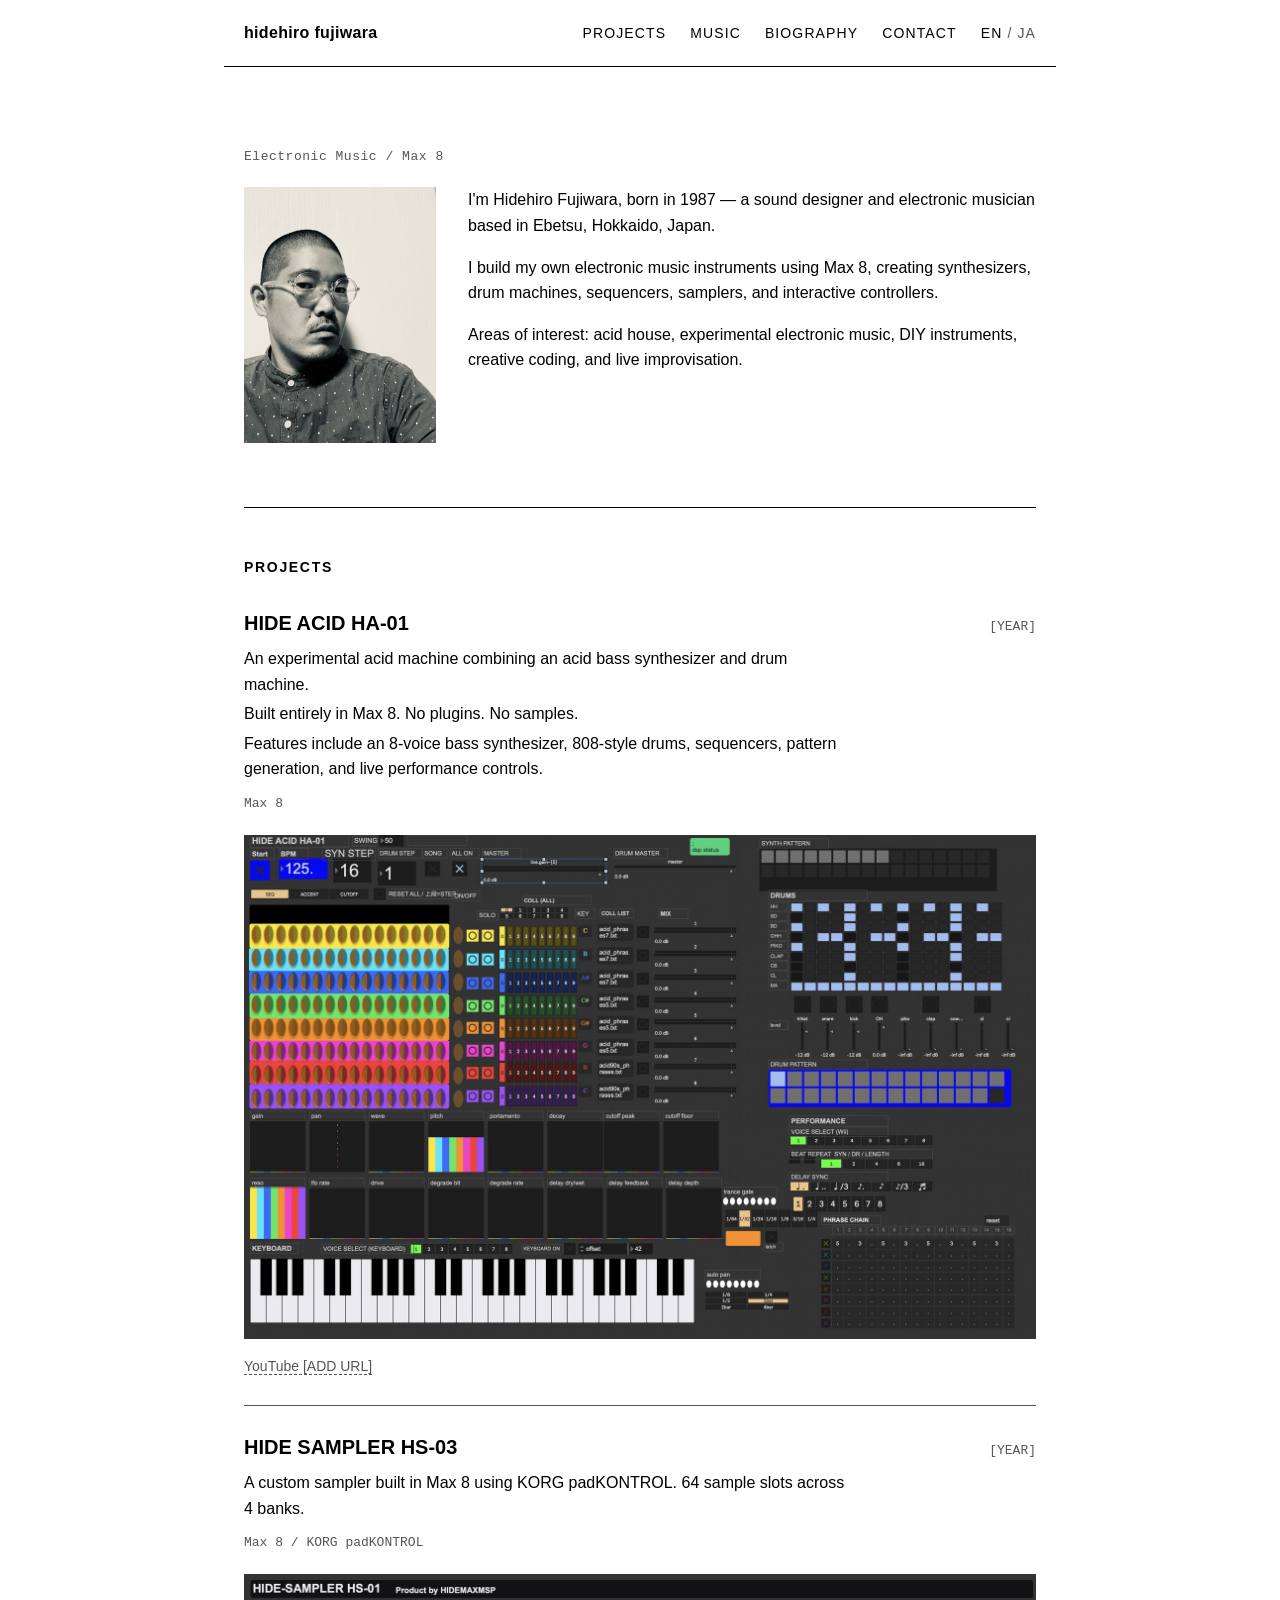
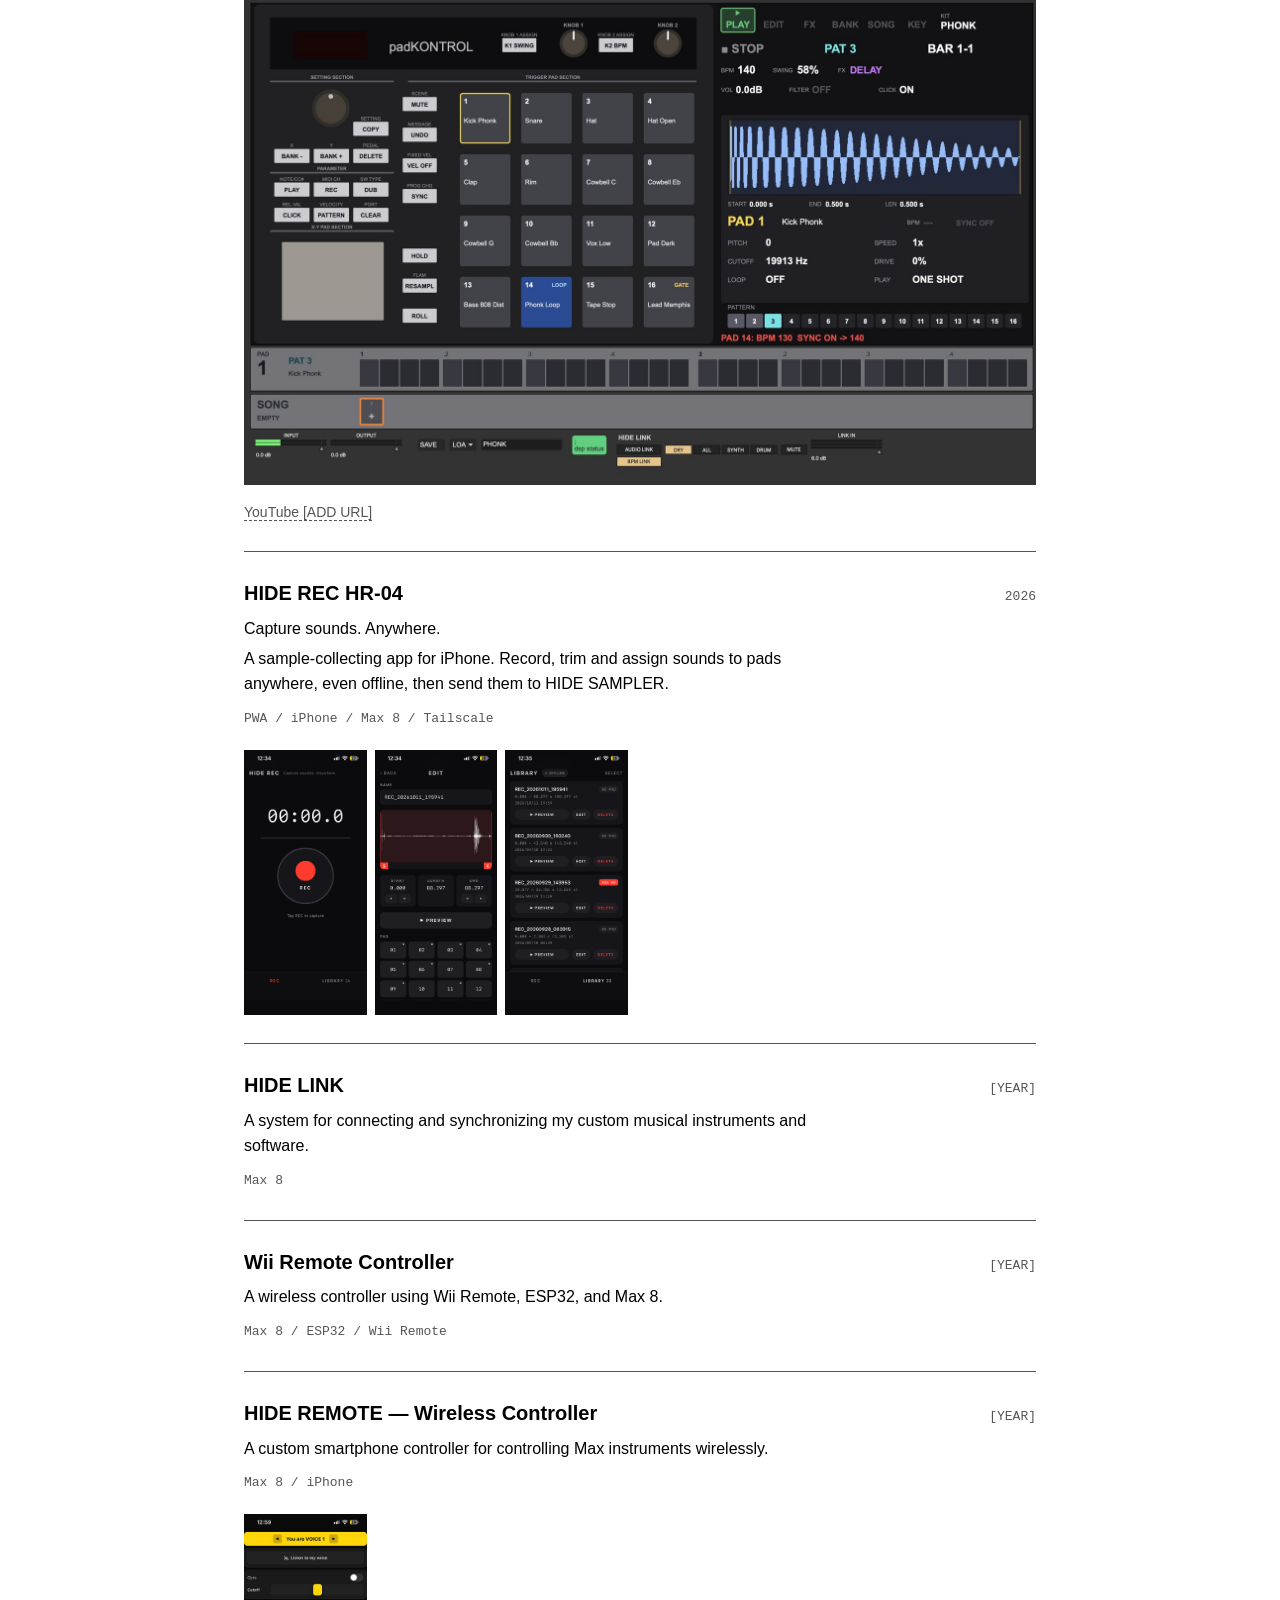
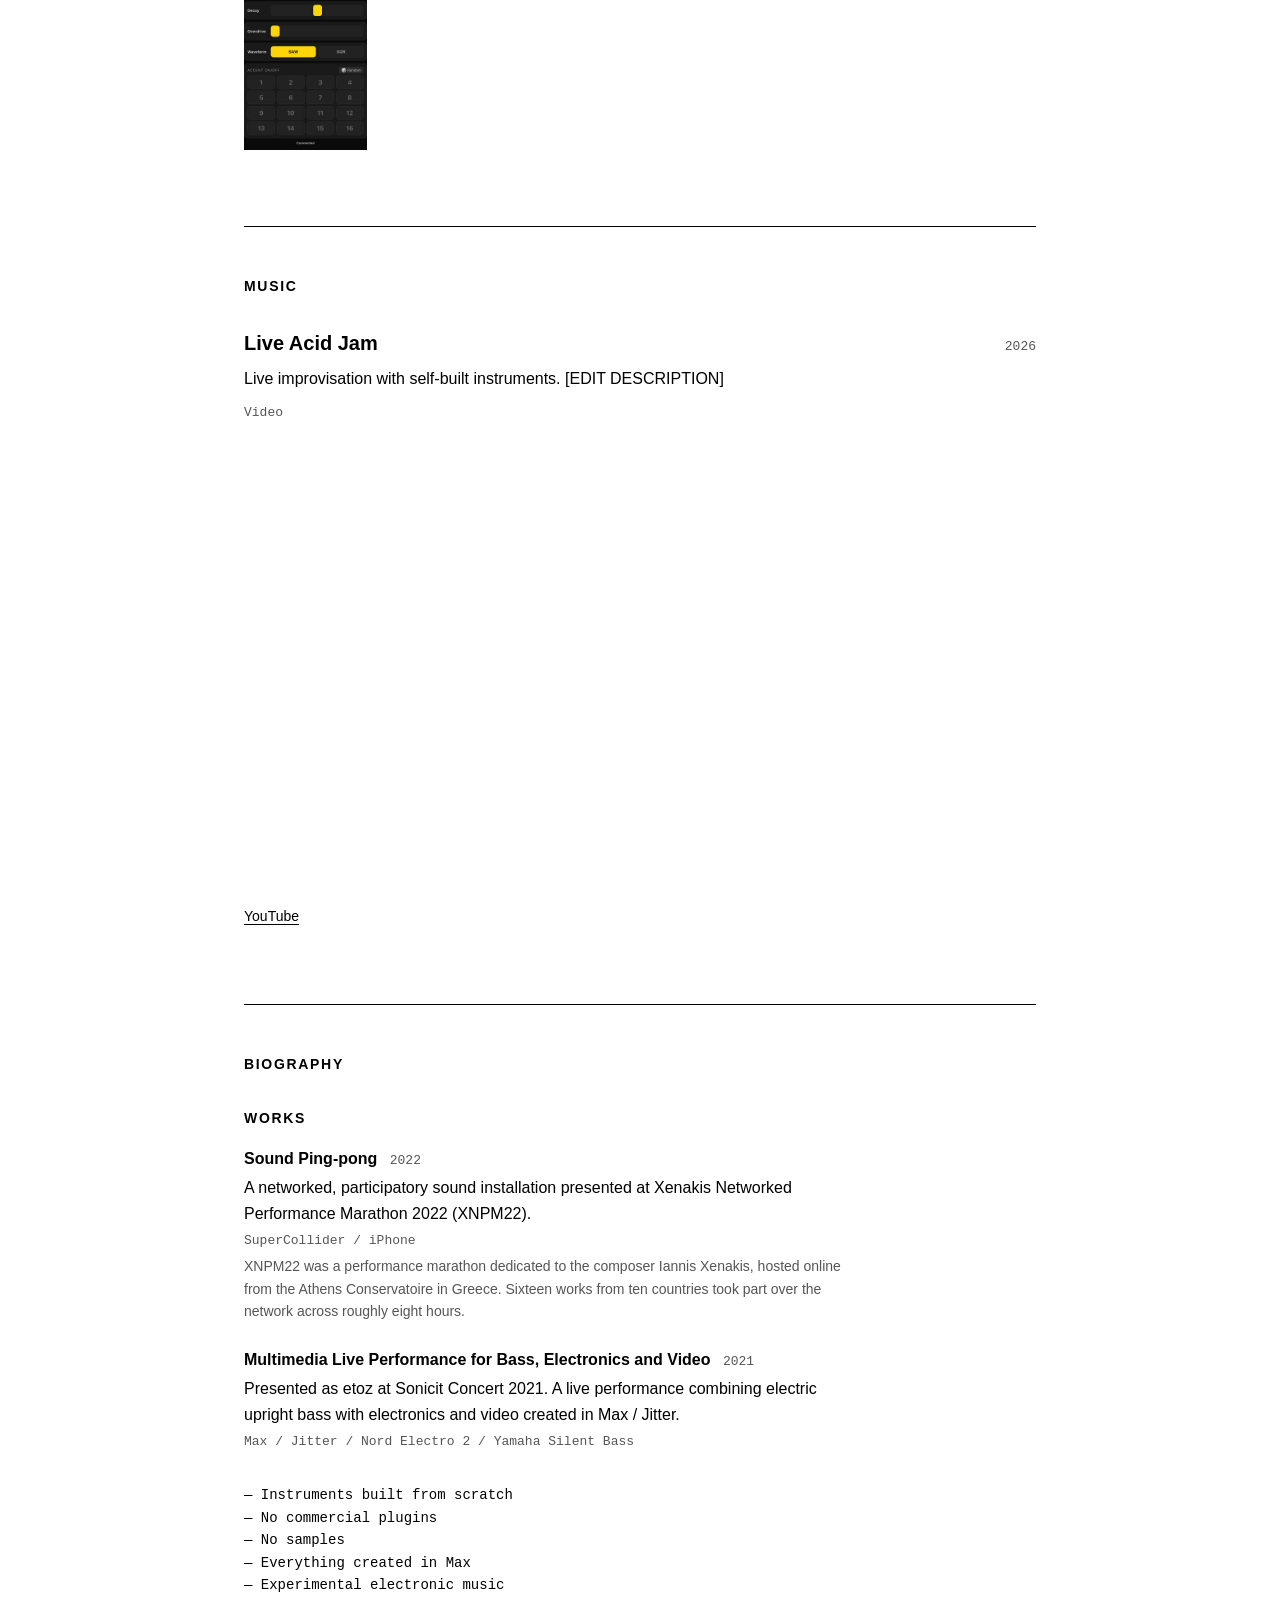
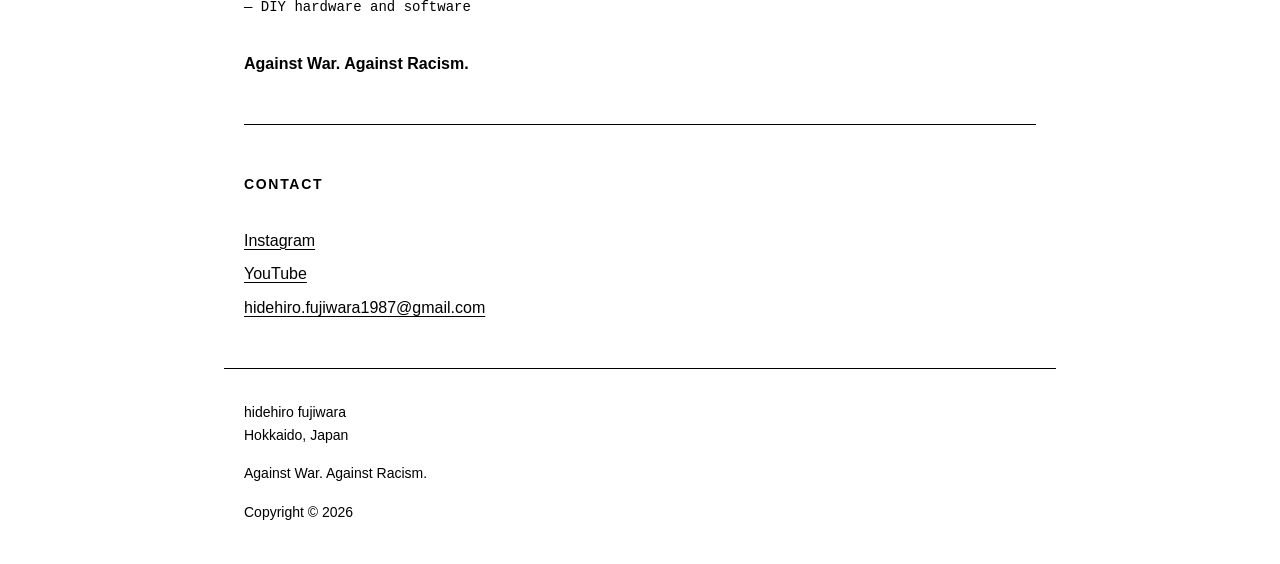
==== index.html @ 4cef16fd "Click-to-enlarge lightbox for phone screenshots; add HIDE REMOTE screenshot Co-Authored-By: Claude O" ====
<!DOCTYPE html>
<html lang="en">
<head>
  <meta charset="utf-8">
  <meta name="viewport" content="width=device-width, initial-scale=1">
  <title>hidehiro fujiwara</title>
  <meta name="description" content="hidemaxmsp — electronic musician, sound designer and creative technologist based in Hokkaido, Japan. DIY instruments built in Max 8.">
  <link rel="alternate" hreflang="en" href="./">
  <link rel="alternate" hreflang="ja" href="ja/">
  <link rel="stylesheet" href="style.css">
</head>
<body>

  <a class="skip-link" href="#main">Skip to content</a>

  <!-- ============================================================
       HEADER
       ============================================================ -->
  <header class="site-header">
    <a class="site-name" href="#top">hidehiro fujiwara</a>
    <nav aria-label="Main">
      <ul class="nav">
        <li><a href="#projects">PROJECTS</a></li>
        <li><a href="#music">MUSIC</a></li>
        <li><a href="#biography">BIOGRAPHY</a></li>
        <li><a href="#contact">CONTACT</a></li>
        <li class="lang"><span aria-current="page">EN</span> / <a href="ja/index.html" hreflang="ja" lang="ja">JA</a></li>
      </ul>
    </nav>
  </header>

  <main id="main">

    <!-- ============================================================
         INTRODUCTION
         ============================================================ -->
    <section class="intro" id="top" aria-labelledby="intro-title">
      <p class="kicker">Electronic Music / Max 8</p>
      <h1 id="intro-title" class="visually-hidden">hidehiro fujiwara</h1>
      <div class="intro-bio">
        <figure class="profile">
          <img src="assets/images/profile.jpg" alt="Portrait of Hidehiro Fujiwara" width="1200" height="1597">
        </figure>
        <div class="intro-text">
          <p>I'm Hidehiro Fujiwara, born in 1987 — a sound designer and electronic musician based in Ebetsu, Hokkaido, Japan.</p>
          <p>I build my own electronic music instruments using Max 8, creating synthesizers, drum machines, sequencers, samplers, and interactive controllers.</p>
          <p>Areas of interest: acid house, experimental electronic music, DIY instruments, creative coding, and live improvisation.</p>
        </div>
      </div>
    </section>


    <!-- ============================================================
         PROJECTS
         To add a project: copy one <article class="entry"> ... </article>
         block, paste it at the top of the list, and edit the text.
         Delete any part you don't need (media, links).

         TEMPLATE:

         <article class="entry">
           <header class="entry-head">
             <h3>PROJECT NAME</h3>
             <span class="year">YEAR</span>
           </header>
           <p>Short description.</p>
           <p class="tech">Max 8</p>
           <figure class="media">
             <img src="assets/images/your-image.jpg" alt="Describe the image" loading="lazy">
           </figure>
           <ul class="links">
             <li><a href="https://github.com/...">GitHub</a></li>
             <li><a href="https://www.youtube.com/...">YouTube</a></li>
           </ul>
         </article>
         ============================================================ -->
    <section class="section" id="projects" aria-labelledby="projects-title">
      <h2 id="projects-title">PROJECTS</h2>

      <div class="entries">

        <article class="entry">
          <header class="entry-head">
            <h3>HIDE ACID HA-01</h3>
            <span class="year">[YEAR]</span>
          </header>
          <p>An experimental acid machine combining an acid bass synthesizer and drum machine.</p>
          <p>Built entirely in Max 8. No plugins. No samples.</p>
          <p>Features include an 8-voice bass synthesizer, 808-style drums, sequencers, pattern generation, and live performance controls.</p>
          <p class="tech">Max 8</p>
          <figure class="media">
            <img src="assets/images/hide-acid.jpg" alt="HIDE ACID HA-01 screen in Max: 8 colored synth voice sequencers, drum pattern grid, synth parameter sliders, keyboard and phrase chain" width="1600" height="1018" loading="lazy">
          </figure>
          <ul class="links">
            <li><a href="#" class="todo">YouTube [ADD URL]</a></li>
          </ul>
        </article>

        <article class="entry">
          <header class="entry-head">
            <h3>HIDE SAMPLER HS-03</h3>
            <span class="year">[YEAR]</span>
          </header>
          <p>A custom sampler built in Max 8 using KORG padKONTROL. 64 sample slots across 4 banks.</p>
          <p class="tech">Max 8 / KORG padKONTROL</p>
          <figure class="media">
            <img src="assets/images/hide-sampler.jpg" alt="HIDE SAMPLER HS-03 screen in Max: 16 trigger pads, waveform display, pad parameters and step sequencer" width="1600" height="1032" loading="lazy">
          </figure>
          <ul class="links">
            <li><a href="#" class="todo">YouTube [ADD URL]</a></li>
          </ul>
        </article>

        <article class="entry">
          <header class="entry-head">
            <h3>HIDE REC HR-04</h3>
            <span class="year">2026</span>
          </header>
          <p>Capture sounds. Anywhere.</p>
          <p>A sample-collecting app for iPhone. Record, trim and assign sounds to pads anywhere, even offline, then send them to HIDE SAMPLER.</p>
          <p class="tech">PWA / iPhone / Max 8 / Tailscale</p>
          <figure class="media media-row">
            <a class="zoom" href="assets/images/hide-rec-rec-large.jpg"><img src="assets/images/hide-rec-rec.jpg" alt="HIDE REC record screen with a large REC button" width="600" height="1298" loading="lazy"></a>
            <a class="zoom" href="assets/images/hide-rec-edit-large.jpg"><img src="assets/images/hide-rec-edit.jpg" alt="HIDE REC edit screen: waveform with start and end handles, preview and pad 01–16 assignment" width="600" height="1298" loading="lazy"></a>
            <a class="zoom" href="assets/images/hide-rec-library-large.jpg"><img src="assets/images/hide-rec-library.jpg" alt="HIDE REC library screen listing recorded samples with preview, edit and delete" width="600" height="1298" loading="lazy"></a>
          </figure>
        </article>

        <article class="entry">
          <header class="entry-head">
            <h3>HIDE LINK</h3>
            <span class="year">[YEAR]</span>
          </header>
          <p>A system for connecting and synchronizing my custom musical instruments and software.</p>
          <p class="tech">Max 8</p>
        </article>

        <article class="entry">
          <header class="entry-head">
            <h3>Wii Remote Controller</h3>
            <span class="year">[YEAR]</span>
          </header>
          <p>A wireless controller using Wii Remote, ESP32, and Max 8.</p>
          <p class="tech">Max 8 / ESP32 / Wii Remote</p>
        </article>

        <article class="entry">
          <header class="entry-head">
            <h3>HIDE REMOTE — Wireless Controller</h3>
            <span class="year">[YEAR]</span>
          </header>
          <p>A custom smartphone controller for controlling Max instruments wirelessly.</p>
          <p class="tech">Max 8 / iPhone</p>
          <figure class="media media-row">
            <a class="zoom" href="assets/images/hide-remote-large.jpg"><img src="assets/images/hide-remote.jpg" alt="HIDE REMOTE controller screen on iPhone: voice select, cutoff, decay and overdrive sliders, waveform switch and 16 accent buttons" width="600" height="1156" loading="lazy"></a>
          </figure>
        </article>

      </div>
    </section>


    <!-- ============================================================
         MUSIC
         To add a release or video: copy one <article class="entry">
         block, paste it at the top of the list, and edit.

         YouTube embed (replace VIDEO_ID):
           <div class="video">
             <iframe src="https://www.youtube-nocookie.com/embed/VIDEO_ID"
                     title="Video title" loading="lazy" allowfullscreen></iframe>
           </div>

         Local video:
           <video src="assets/videos/your-video.mp4" controls preload="none"></video>

         Local audio:
           <audio src="assets/audio/your-track.mp3" controls preload="none"></audio>
         ============================================================ -->
    <section class="section" id="music" aria-labelledby="music-title">
      <h2 id="music-title">MUSIC</h2>

      <div class="entries">

        <article class="entry">
          <header class="entry-head">
            <h3>Live Acid Jam</h3>
            <span class="year">2026</span>
          </header>
          <p>Live improvisation with self-built instruments. [EDIT DESCRIPTION]</p>
          <p class="tech">Video</p>
          <div class="video">
            <iframe src="https://www.youtube-nocookie.com/embed/jfkRRIvc6z0"
                    title="Live Acid Jam in Max 8 #01 — Aug 30, 2026" loading="lazy"
                    allow="accelerometer; clipboard-write; encrypted-media; gyroscope; picture-in-picture; web-share"
                    referrerpolicy="strict-origin-when-cross-origin" allowfullscreen></iframe>
          </div>
          <ul class="links">
            <li><a href="https://www.youtube.com/watch?v=jfkRRIvc6z0">YouTube</a></li>
          </ul>
        </article>

      </div>
    </section>


    <!-- ============================================================
         BIOGRAPHY
         ============================================================ -->
    <section class="section" id="biography" aria-labelledby="biography-title">
      <h2 id="biography-title">BIOGRAPHY</h2>
      <div class="prose">
        <!-- Works: to add one, copy a <div class="work"> ... </div> block and edit it -->
        <h3 class="prose-head">WORKS</h3>
        <div class="work">
          <p class="work-title">Sound Ping-pong <span class="year">2022</span></p>
          <p>A networked, participatory sound installation presented at Xenakis Networked Performance Marathon 2022 (XNPM22).</p>
          <p class="tech">SuperCollider / iPhone</p>
          <p class="note">XNPM22 was a performance marathon dedicated to the composer Iannis Xenakis, hosted online from the Athens Conservatoire in Greece. Sixteen works from ten countries took part over the network across roughly eight hours.</p>
        </div>
        <div class="work">
          <p class="work-title">Multimedia Live Performance for Bass, Electronics and Video <span class="year">2021</span></p>
          <p>Presented as etoz at Sonicit Concert 2021. A live performance combining electric upright bass with electronics and video created in Max / Jitter.</p>
          <p class="tech">Max / Jitter / Nord Electro 2 / Yamaha Silent Bass</p>
        </div>

        <ul class="principles">
          <li>Instruments built from scratch</li>
          <li>No commercial plugins</li>
          <li>No samples</li>
          <li>Everything created in Max</li>
          <li>Experimental electronic music</li>
          <li>DIY hardware and software</li>
        </ul>

        <p class="statement">Against War. Against Racism.</p>
      </div>
    </section>


    <!-- ============================================================
         CONTACT
         Replace each href="#" with your real URL and remove
         class="todo" and the "[ADD URL]" text.
         Email example: href="mailto:you@example.com"
         ============================================================ -->
    <section class="section" id="contact" aria-labelledby="contact-title">
      <h2 id="contact-title">CONTACT</h2>
      <ul class="contact">
        <li><a href="https://www.instagram.com/hidemaxmsp/">Instagram</a></li>
        <li><a href="https://www.youtube.com/channel/UCCr28Y4fW53cKzsZmv3AMxQ">YouTube</a></li>
        <li><a href="mailto:hidehiro.fujiwara1987@gmail.com">hidehiro.fujiwara1987@gmail.com</a></li>
      </ul>
    </section>

  </main>


  <!-- ============================================================
       FOOTER
       ============================================================ -->
  <footer class="site-footer">
    <p>hidehiro fujiwara<br>Hokkaido, Japan</p>
    <p>Against War. Against Racism.</p>
    <p>Copyright &copy; <span id="year">2026</span></p>
  </footer>

  <script src="script.js"></script>
</body>
</html>
---- style.css ----
/* ==============================================================
   hidemaxmsp — style.css
   Black and white. Typography only.
   ============================================================== */

/* ---------- Colors & type ---------- */
:root {
  --fg: #000;
  --bg: #fff;
  --muted: #555;
  --line: #000;

  --font: "Helvetica Neue", Helvetica, Arial, sans-serif;
  --mono: ui-monospace, "SFMono-Regular", Menlo, Consolas, monospace;

  --max: 52rem;
  --gutter: 1.25rem;
}

/* Dark mode: simply inverted, still black and white */
@media (prefers-color-scheme: dark) {
  :root {
    --fg: #fff;
    --bg: #000;
    --muted: #aaa;
    --line: #fff;
  }
}

/* Japanese page: add Japanese fonts after the Latin ones */
:lang(ja) {
  --font: "Helvetica Neue", Helvetica, Arial, "Hiragino Sans", "Hiragino Kaku Gothic ProN", "Noto Sans JP", Meiryo, sans-serif;
}

/* ---------- Base ---------- */
*,
*::before,
*::after {
  box-sizing: border-box;
}

html {
  scroll-behavior: auto;
  /* keep section titles from hiding under the fixed header */
  scroll-padding-top: 5rem;
  -webkit-text-size-adjust: 100%;
}

body {
  margin: 0;
  background: var(--bg);
  color: var(--fg);
  font-family: var(--font);
  font-size: 1rem;
  line-height: 1.6;
}

h1, h2, h3, p, ul, figure {
  margin: 0;
}

ul {
  padding: 0;
  list-style: none;
}

img,
video,
iframe {
  display: block;
  max-width: 100%;
}

a {
  color: inherit;
  text-decoration: underline;
  text-underline-offset: 0.2em;
  text-decoration-thickness: 1px;
}

a:hover {
  text-decoration-thickness: 2px;
}

a:focus-visible {
  outline: 2px solid var(--fg);
  outline-offset: 3px;
}

/* ---------- Skip link ---------- */
.skip-link {
  position: absolute;
  left: -9999px;
  top: 0;
  padding: 0.5rem 1rem;
  background: var(--fg);
  color: var(--bg);
}

.skip-link:focus {
  left: 0;
}

/* ---------- Layout ---------- */
.site-header,
main,
.site-footer {
  max-width: var(--max);
  margin: 0 auto;
  padding-left: var(--gutter);
  padding-right: var(--gutter);
}

/* ---------- Header ---------- */
.site-header {
  display: flex;
  flex-wrap: wrap;
  justify-content: space-between;
  align-items: baseline;
  gap: 0.75rem 2rem;
  padding-top: 1.25rem;
  padding-bottom: 1.25rem;
  border-bottom: 1px solid var(--line);

  /* always visible at the top while scrolling */
  position: sticky;
  top: 0;
  z-index: 10;
  background: var(--bg);
  /* extend the background to the full window width */
  box-shadow: 0 0 0 100vmax var(--bg);
  clip-path: inset(0 -100vmax);
}

.site-name {
  font-weight: 700;
  text-decoration: none;
  letter-spacing: 0.02em;
}

.nav {
  display: flex;
  flex-wrap: wrap;
  gap: 0.5rem 1.5rem;
  font-size: 0.875rem;
  letter-spacing: 0.08em;
}

.nav a {
  text-decoration: none;
}

.nav a:hover {
  text-decoration: underline;
}

/* Language switch (EN / JA) */
.nav .lang {
  color: var(--muted);
}

.nav .lang [aria-current] {
  color: var(--fg);
}

/* ---------- Intro ---------- */
.intro {
  padding: 5rem 0 4rem;
}

.intro h1 {
  font-size: clamp(1.75rem, 5vw, 3rem);
  line-height: 1.15;
  font-weight: 700;
  letter-spacing: -0.01em;
  margin-bottom: 1.5rem;
}

/* small label above the headline */
.kicker {
  font-family: var(--mono);
  font-size: 0.8125rem;
  letter-spacing: 0.04em;
  color: var(--muted);
  margin-bottom: 1.25rem;
}

/* Portrait + short bio, side by side (stacked on phones) */
.intro-bio {
  display: grid;
  grid-template-columns: 12rem 1fr;
  gap: 2rem;
  align-items: start;
}

.intro-bio .profile {
  margin: 0;
}

.intro-text p {
  max-width: 36rem;
}

.intro-text p + p {
  margin-top: 1rem;
}

/* Hidden from view, still read by screen readers and search engines */
.visually-hidden {
  position: absolute;
  width: 1px;
  height: 1px;
  margin: -1px;
  padding: 0;
  overflow: hidden;
  clip: rect(0 0 0 0);
  white-space: nowrap;
  border: 0;
}

/* ---------- Sections ---------- */
.section {
  padding: 3rem 0;
  border-top: 1px solid var(--line);
}

.section h2 {
  font-size: 0.875rem;
  font-weight: 700;
  letter-spacing: 0.12em;
  margin-bottom: 2rem;
}

/* ---------- Entries (projects / music) ---------- */
.entry {
  padding: 1.75rem 0;
  border-top: 1px solid var(--muted);
}

.entry:first-child {
  border-top: 0;
  padding-top: 0;
}

.entry-head {
  display: flex;
  justify-content: space-between;
  align-items: baseline;
  gap: 1rem;
  margin-bottom: 0.5rem;
}

.entry h3 {
  font-size: 1.25rem;
  font-weight: 700;
  line-height: 1.3;
}

.year,
.tech {
  font-family: var(--mono);
  font-size: 0.8125rem;
  color: var(--muted);
}

.year {
  flex-shrink: 0;
}

.entry p {
  max-width: 38rem;
}

.entry p + p {
  margin-top: 0.25rem;
}

.entry .tech {
  margin-top: 0.75rem;
}

/* Media */
.media,
.placeholder,
.video,
.entry video,
.entry audio {
  margin-top: 1.25rem;
}

.media img,
.entry video {
  width: 100%;
  height: auto;
}

.entry audio {
  width: 100%;
}

.video {
  position: relative;
  aspect-ratio: 16 / 9;
}

.video iframe {
  width: 100%;
  height: 100%;
  border: 0;
}

/* Several phone screenshots side by side */
.media-row {
  display: grid;
  grid-template-columns: repeat(3, 1fr);
  gap: 0.5rem;
  max-width: 24rem;
}

.media-row img {
  width: 100%;
  height: auto;
}

/* Click-to-enlarge images (see script.js) */
.zoom {
  display: block;
  cursor: zoom-in;
}

.lightbox {
  width: 100vw;
  height: 100vh;
  max-width: none;
  max-height: none;
  margin: 0;
  padding: 0;
  border: 0;
  background: transparent;
  cursor: zoom-out;
}

.lightbox[open] {
  display: flex;
  align-items: center;
  justify-content: center;
}

.lightbox::backdrop {
  background: rgba(0, 0, 0, 0.88);
}

.lightbox img {
  max-width: 92vw;
  max-height: 92vh;
  width: auto;
  height: auto;
}

.lightbox button {
  position: absolute;
  padding: 0.5rem 0.9rem;
  border: 0;
  background: transparent;
  color: #fff;
  font: 2rem/1 var(--font);
  cursor: pointer;
}

.lightbox .lb-close { top: 0.5rem; right: 0.5rem; }
.lightbox .lb-prev  { left: 0.25rem; top: 50%; transform: translateY(-50%); }
.lightbox .lb-next  { right: 0.25rem; top: 50%; transform: translateY(-50%); }
.lightbox .lb-prev,
.lightbox .lb-next  { font-size: 3.5rem; padding: 1rem; }
.lightbox.single .lb-prev,
.lightbox.single .lb-next { display: none; }

.lightbox button:focus-visible {
  outline: 2px solid #fff;
}

.media figcaption {
  margin-top: 0.5rem;
  font-size: 0.8125rem;
  color: var(--muted);
}

/* Placeholder box — delete these once you add your own media */
.placeholder {
  display: flex;
  align-items: center;
  justify-content: center;
  aspect-ratio: 16 / 9;
  padding: 1rem;
  border: 1px dashed var(--muted);
  font-family: var(--mono);
  font-size: 0.75rem;
  color: var(--muted);
  text-align: center;
  overflow-wrap: anywhere;
}

/* Links */
.links {
  display: flex;
  flex-wrap: wrap;
  gap: 0.5rem 1.25rem;
  margin-top: 1rem;
  font-size: 0.875rem;
}

/* Unfinished link — remove class="todo" once the URL is real */
.todo {
  color: var(--muted);
  text-decoration-style: dashed;
}

/* ---------- About ---------- */
.prose p {
  max-width: 38rem;
}

.prose p + p {
  margin-top: 1rem;
}

/* Profile photo */
.profile {
  max-width: 16rem;
  margin-bottom: 2rem;
}

.profile img {
  width: 100%;
  height: auto;
}

/* Works (inside ABOUT) */
.prose-head {
  font-size: 0.875rem;
  font-weight: 700;
  letter-spacing: 0.12em;
  margin: 2.5rem 0 1rem;
}

.prose > .prose-head:first-child {
  margin-top: 0;
}

.work + .work {
  margin-top: 1.5rem;
}

.prose .work p + p {
  margin-top: 0.25rem;
}

.work-title {
  font-weight: 700;
}

.work-title .year {
  font-weight: 400;
  margin-left: 0.5rem;
}

.note {
  font-size: 0.875rem;
  color: var(--muted);
}

.principles {
  margin: 2rem 0;
  font-family: var(--mono);
  font-size: 0.875rem;
}

.principles li::before {
  content: "— ";
}

.statement {
  font-weight: 700;
}

/* ---------- Contact ---------- */
.contact li + li {
  margin-top: 0.5rem;
}

/* ---------- Footer ---------- */
.site-footer {
  padding-top: 2rem;
  padding-bottom: 3rem;
  border-top: 1px solid var(--line);
  font-size: 0.875rem;
}

.site-footer p + p {
  margin-top: 1rem;
}

/* ---------- Small screens ---------- */
@media (max-width: 40rem) {
  :root {
    --gutter: 1rem;
  }

  /* header wraps to two lines on phones */
  html {
    scroll-padding-top: 7rem;
  }

  .intro {
    padding: 3rem 0 2.5rem;
  }

  .intro-bio {
    grid-template-columns: 1fr;
    gap: 1.5rem;
  }

  .intro-bio .profile {
    max-width: 12rem;
  }

  .section {
    padding: 2.5rem 0;
  }
}
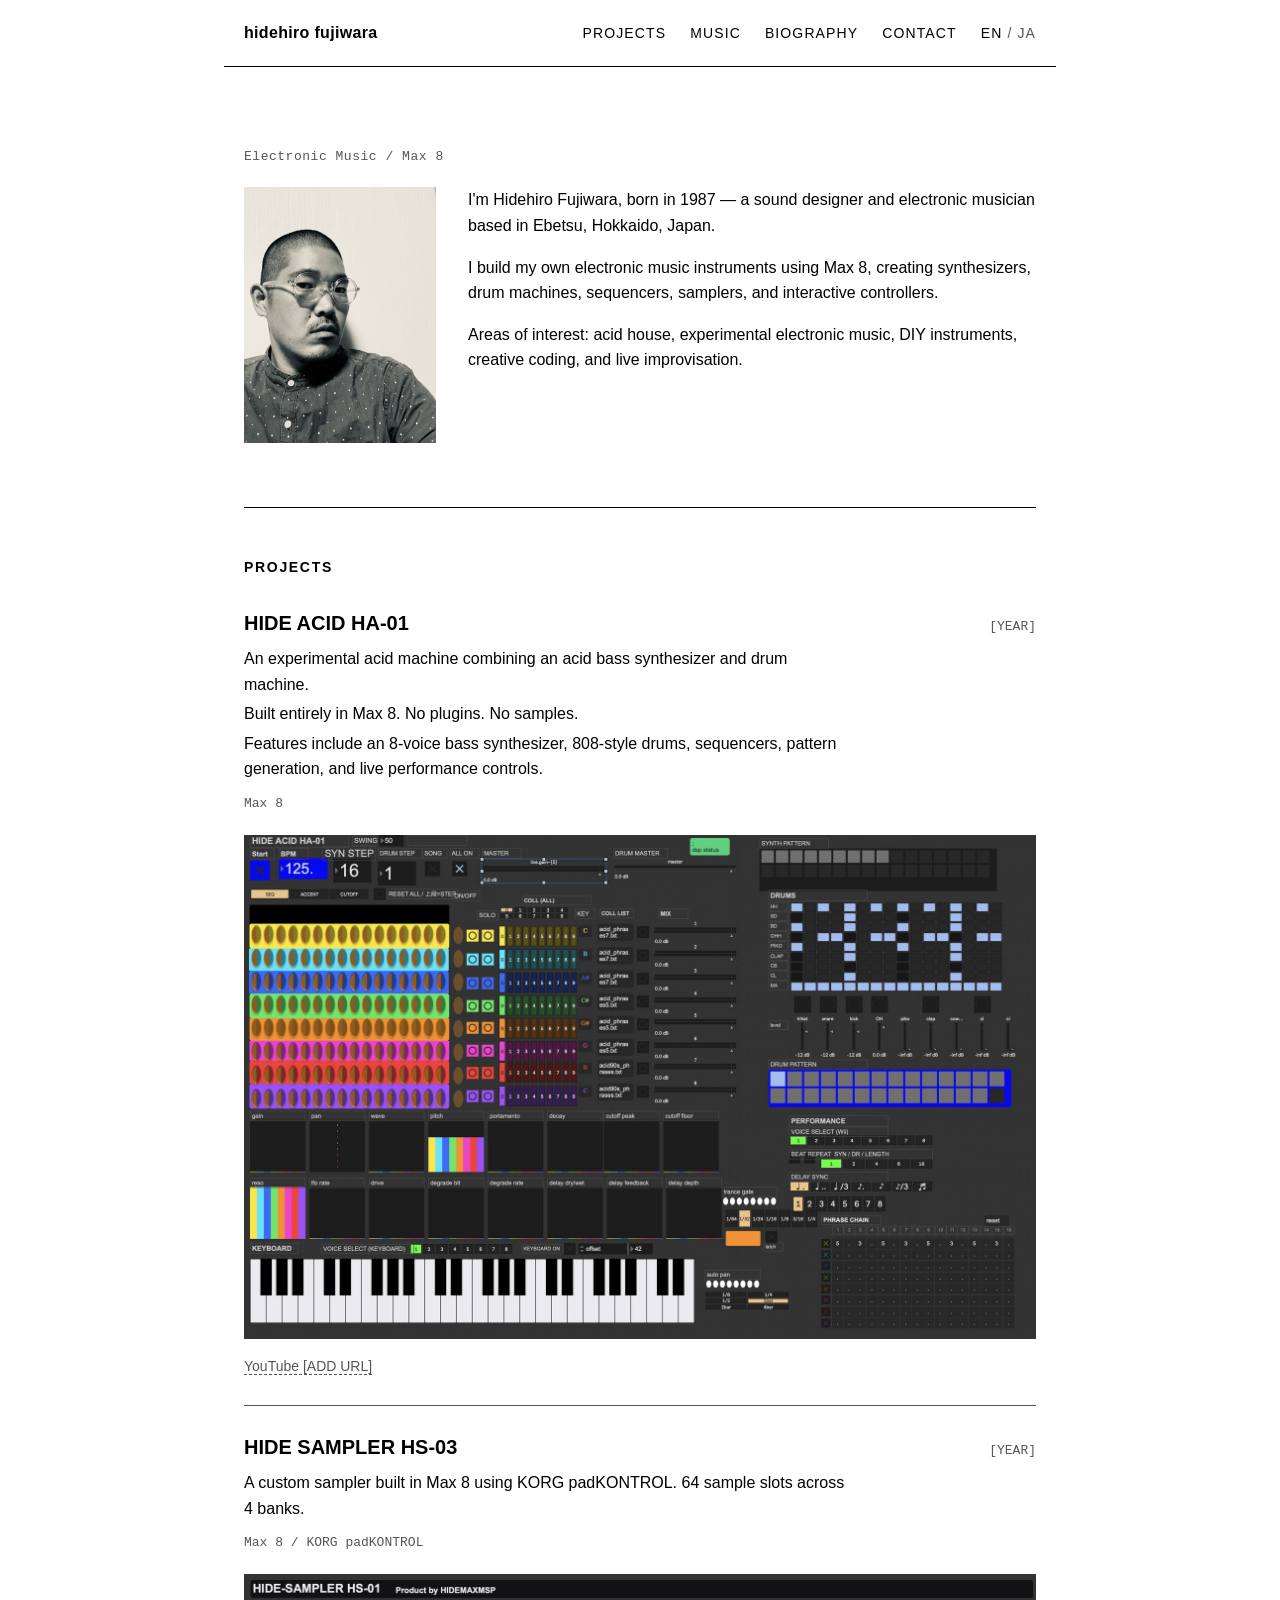
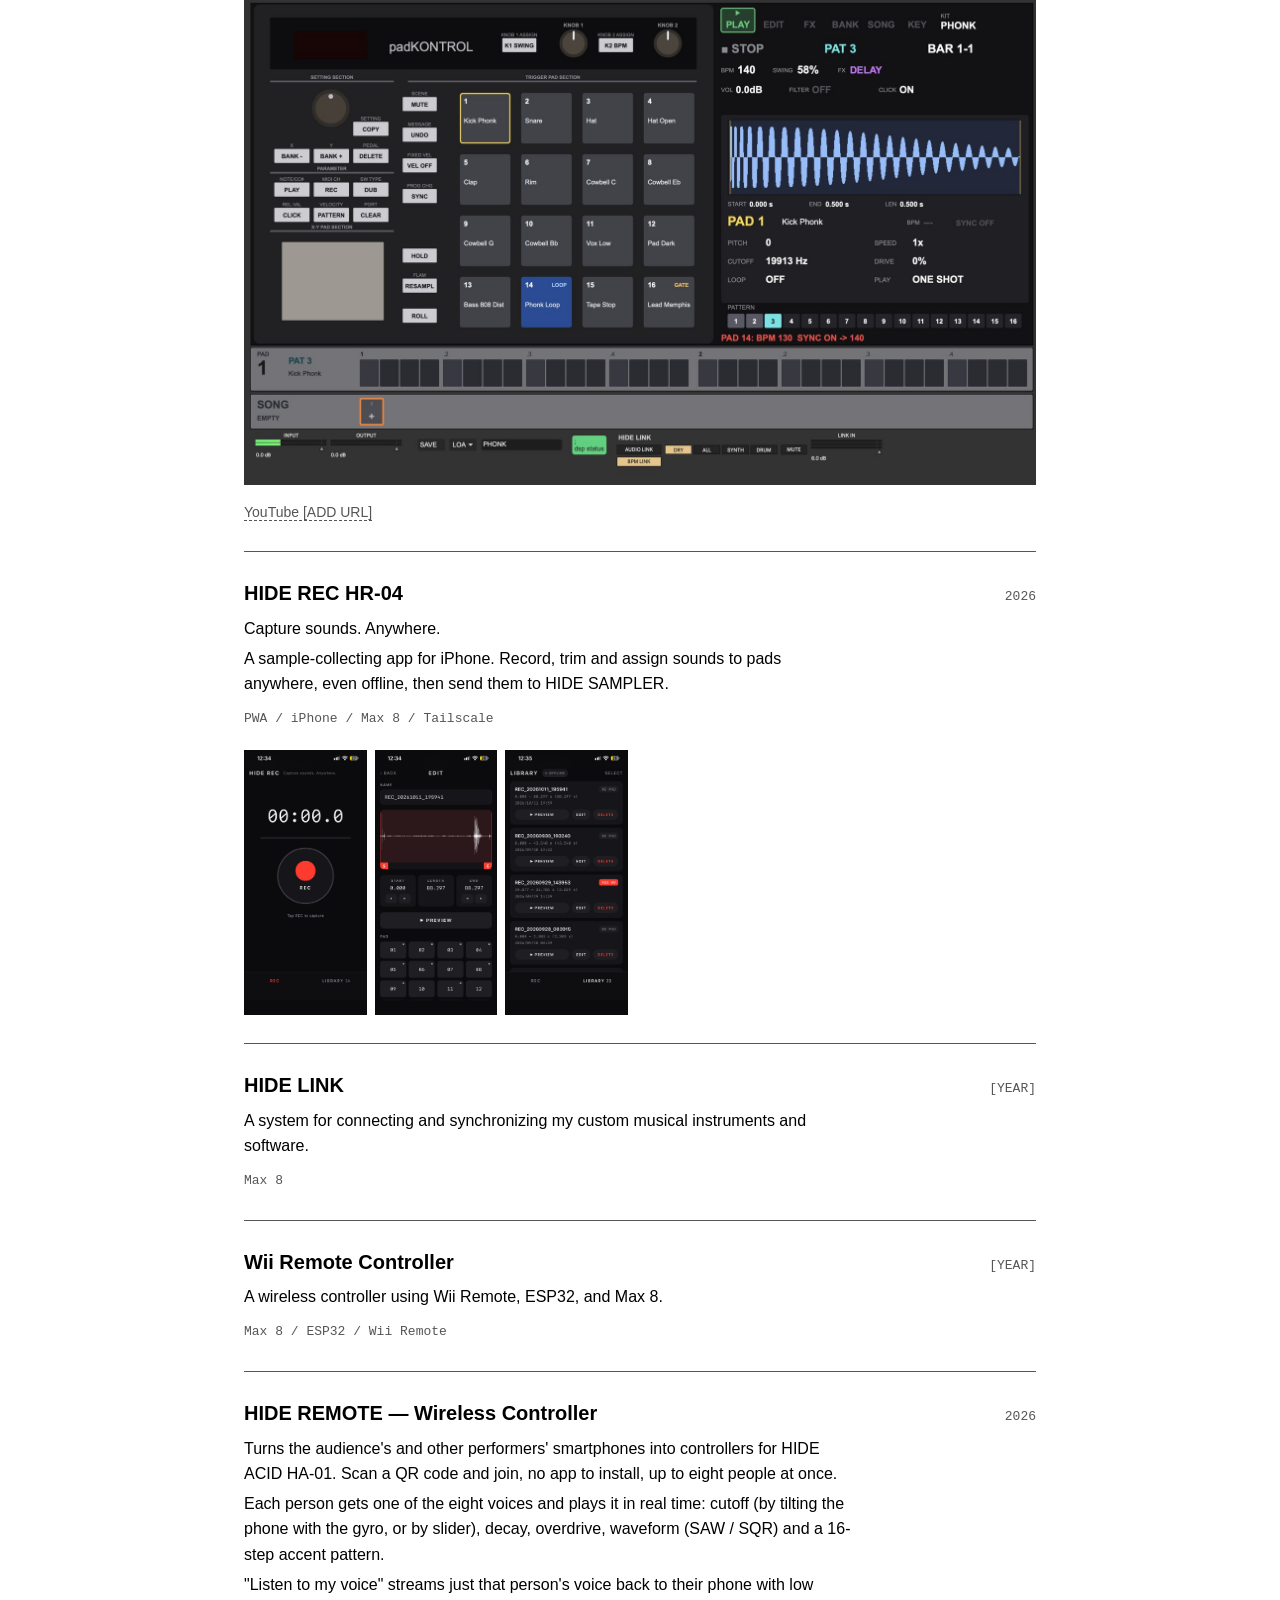
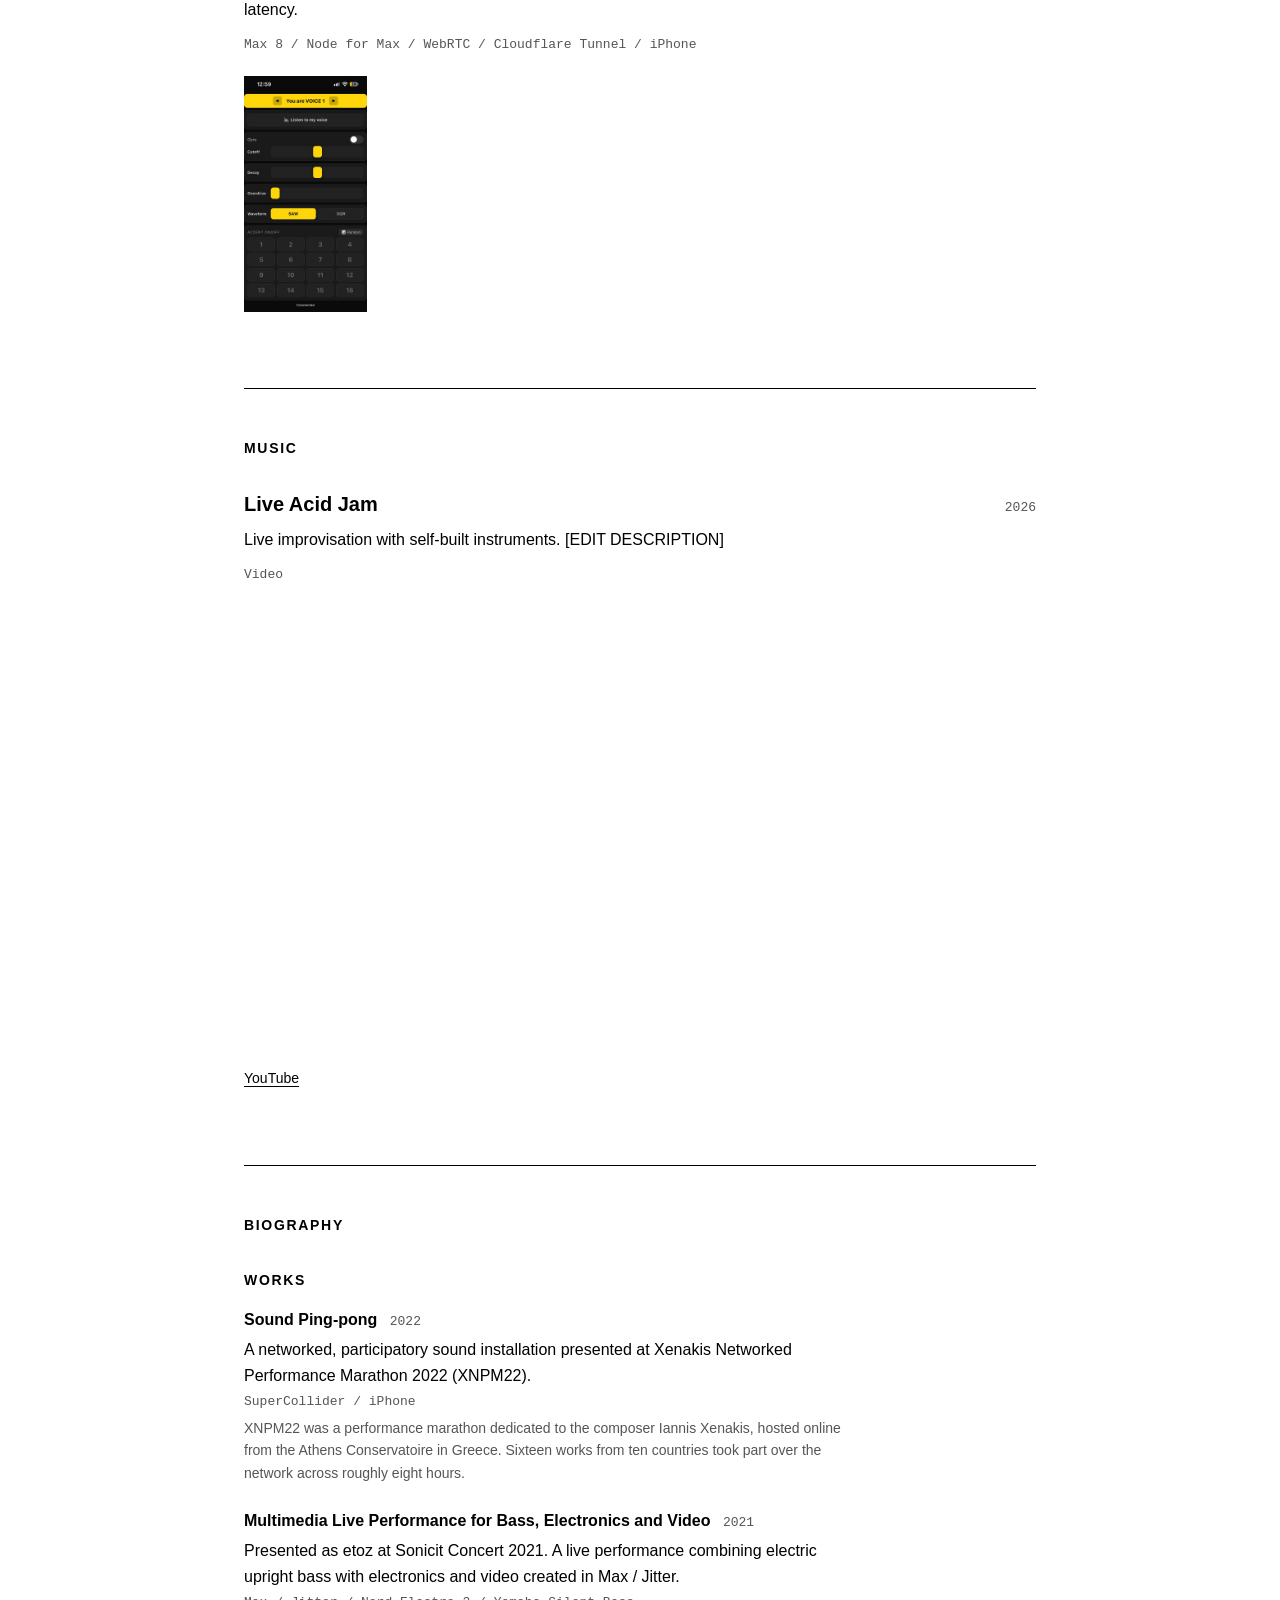
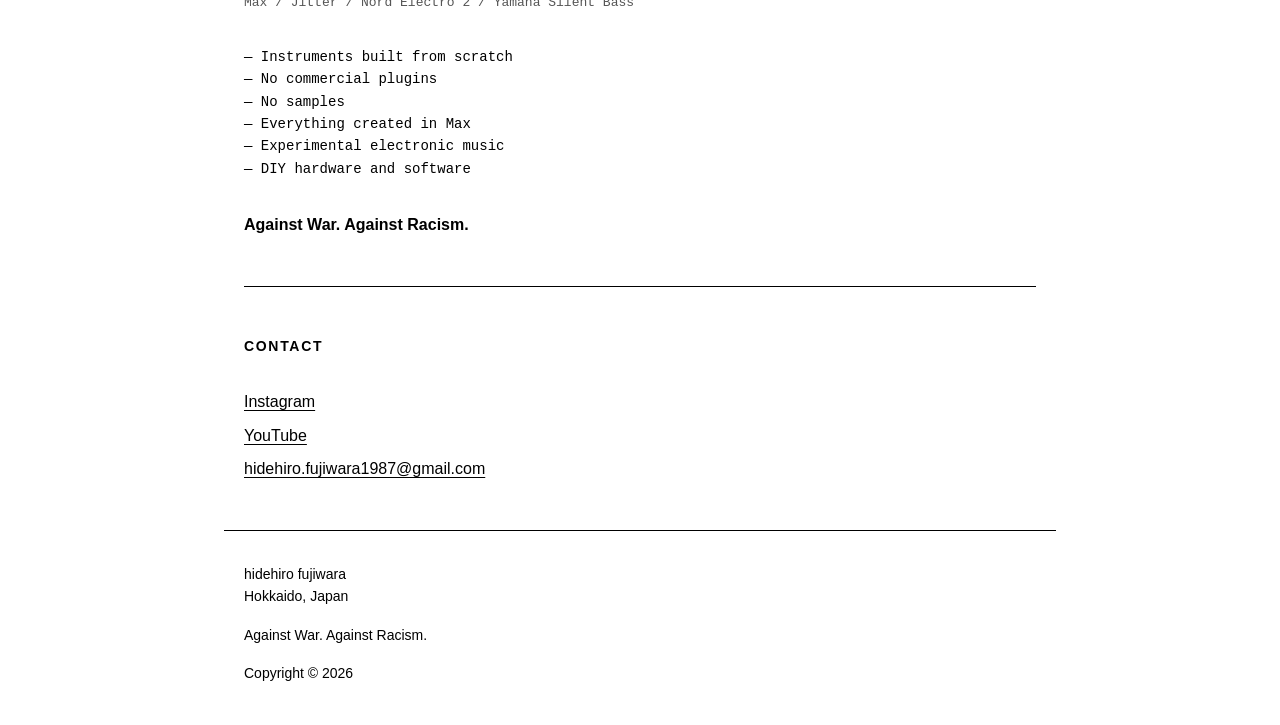
==== commit dbd0da93: "Describe HIDE REMOTE in detail Co-Authored-By: Claude Opus 5.5 <noreply@anthropic.com>" ====
--- a/index.html
+++ b/index.html
@@ -147,10 +147,12 @@
         <article class="entry">
           <header class="entry-head">
             <h3>HIDE REMOTE — Wireless Controller</h3>
-            <span class="year">[YEAR]</span>
-          </header>
-          <p>A custom smartphone controller for controlling Max instruments wirelessly.</p>
-          <p class="tech">Max 8 / iPhone</p>
+            <span class="year">2026</span>
+          </header>
+          <p>Turns the audience's and other performers' smartphones into controllers for HIDE ACID HA-01. Scan a QR code and join, no app to install, up to eight people at once.</p>
+          <p>Each person gets one of the eight voices and plays it in real time: cutoff (by tilting the phone with the gyro, or by slider), decay, overdrive, waveform (SAW / SQR) and a 16-step accent pattern.</p>
+          <p>"Listen to my voice" streams just that person's voice back to their phone with low latency.</p>
+          <p class="tech">Max 8 / Node for Max / WebRTC / Cloudflare Tunnel / iPhone</p>
           <figure class="media media-row">
             <a class="zoom" href="assets/images/hide-remote-large.jpg"><img src="assets/images/hide-remote.jpg" alt="HIDE REMOTE controller screen on iPhone: voice select, cutoff, decay and overdrive sliders, waveform switch and 16 accent buttons" width="600" height="1156" loading="lazy"></a>
           </figure>
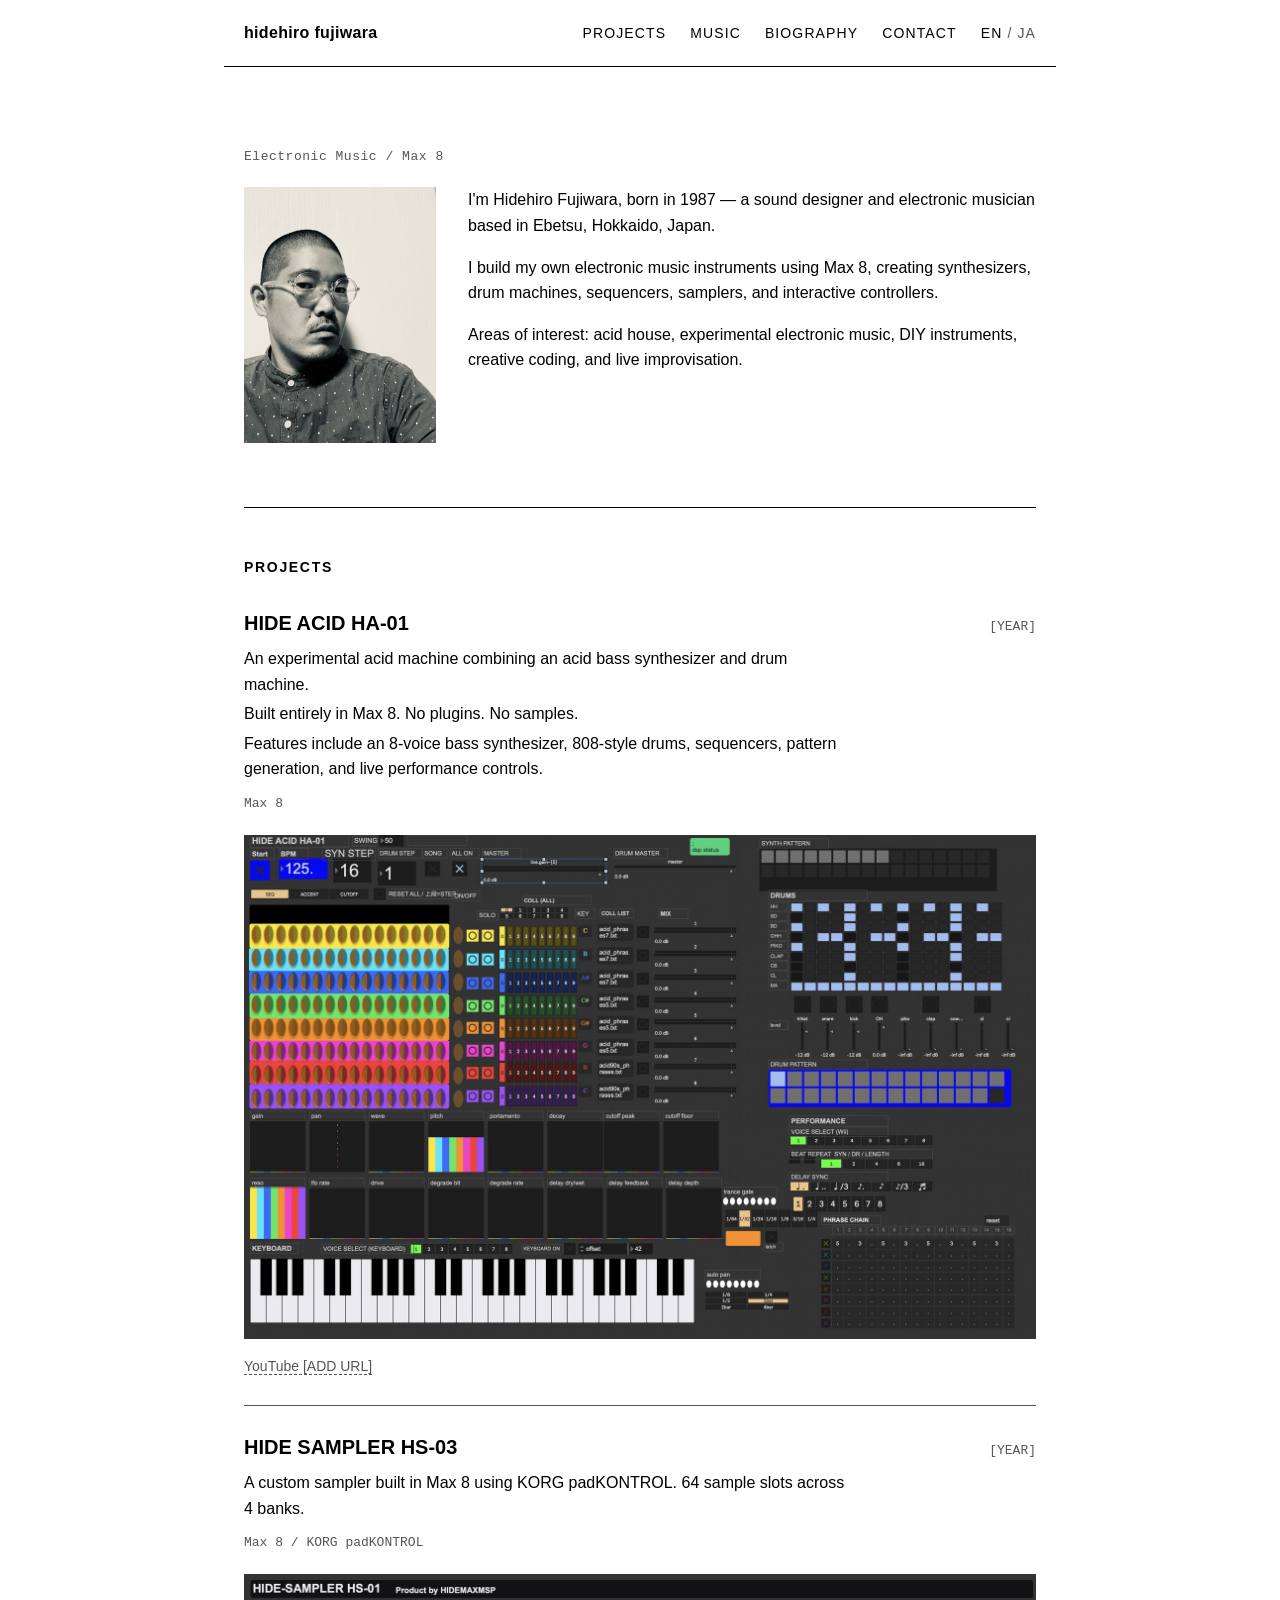
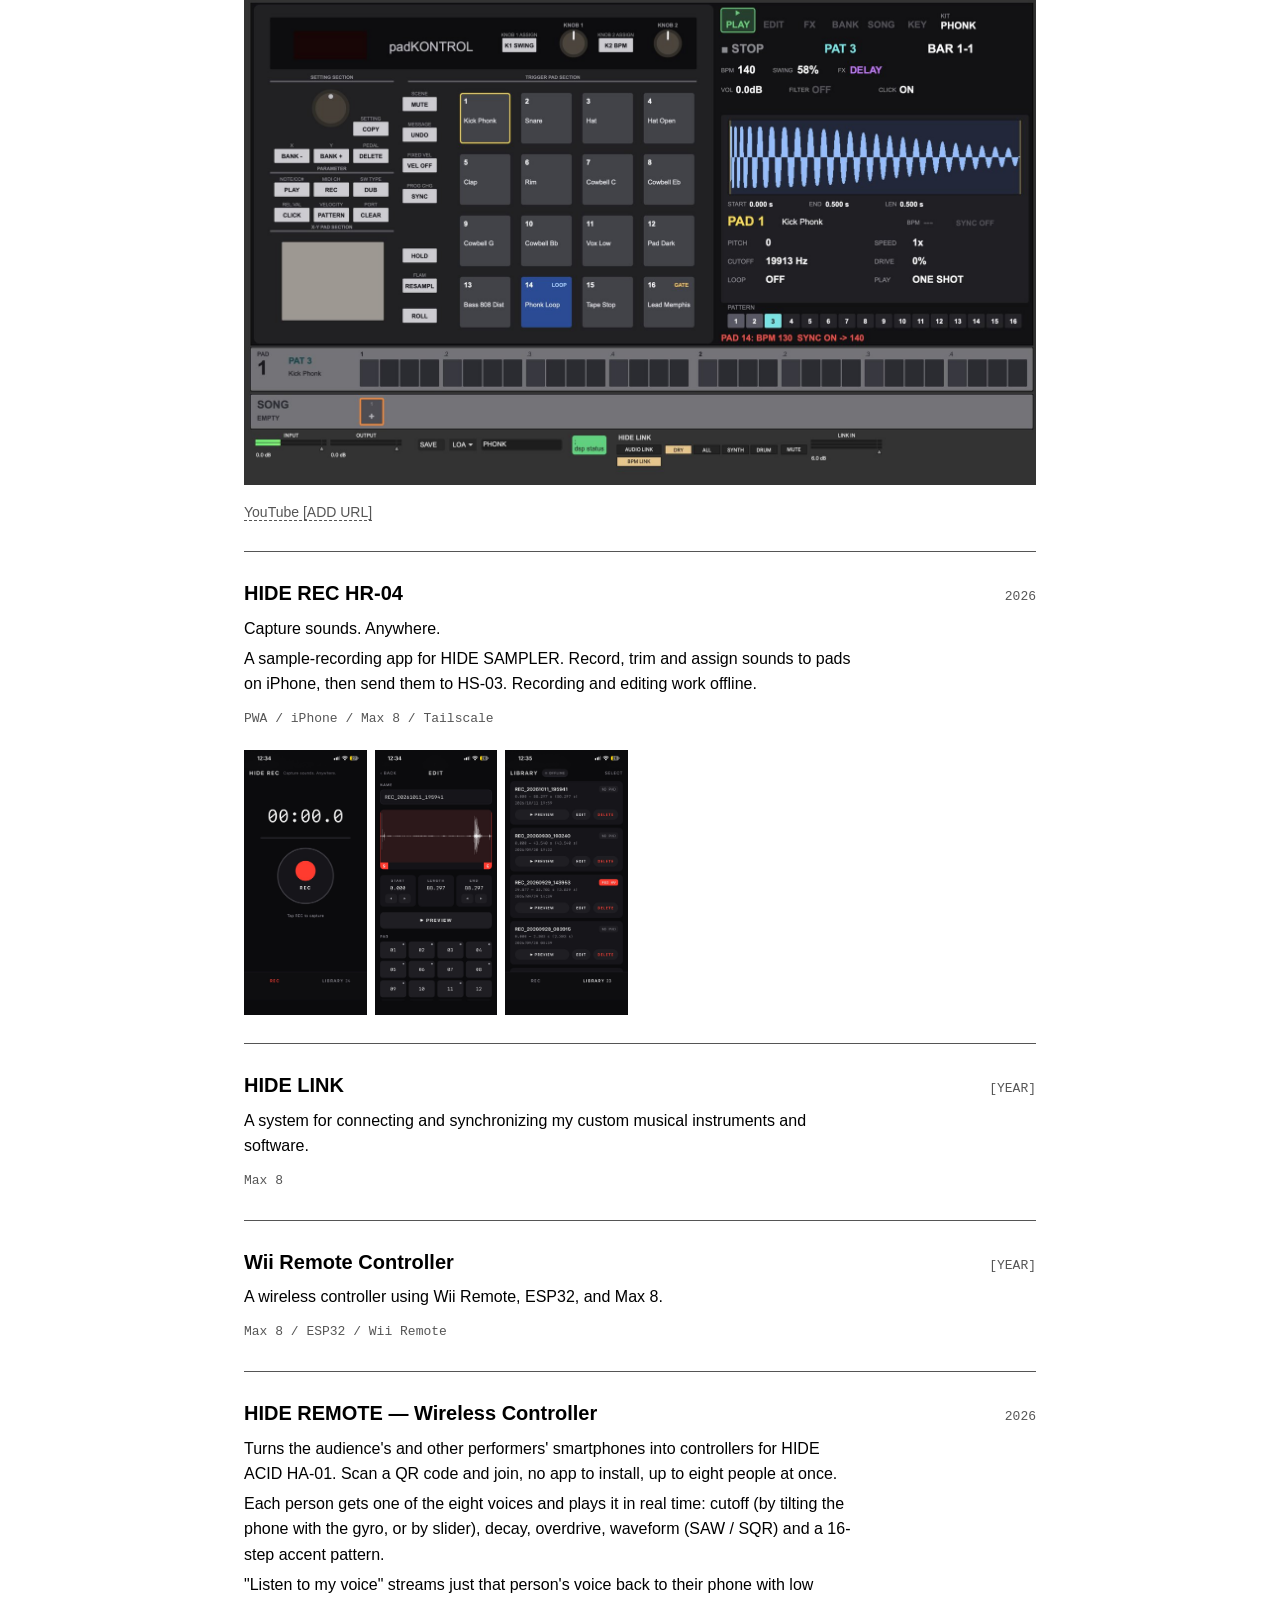
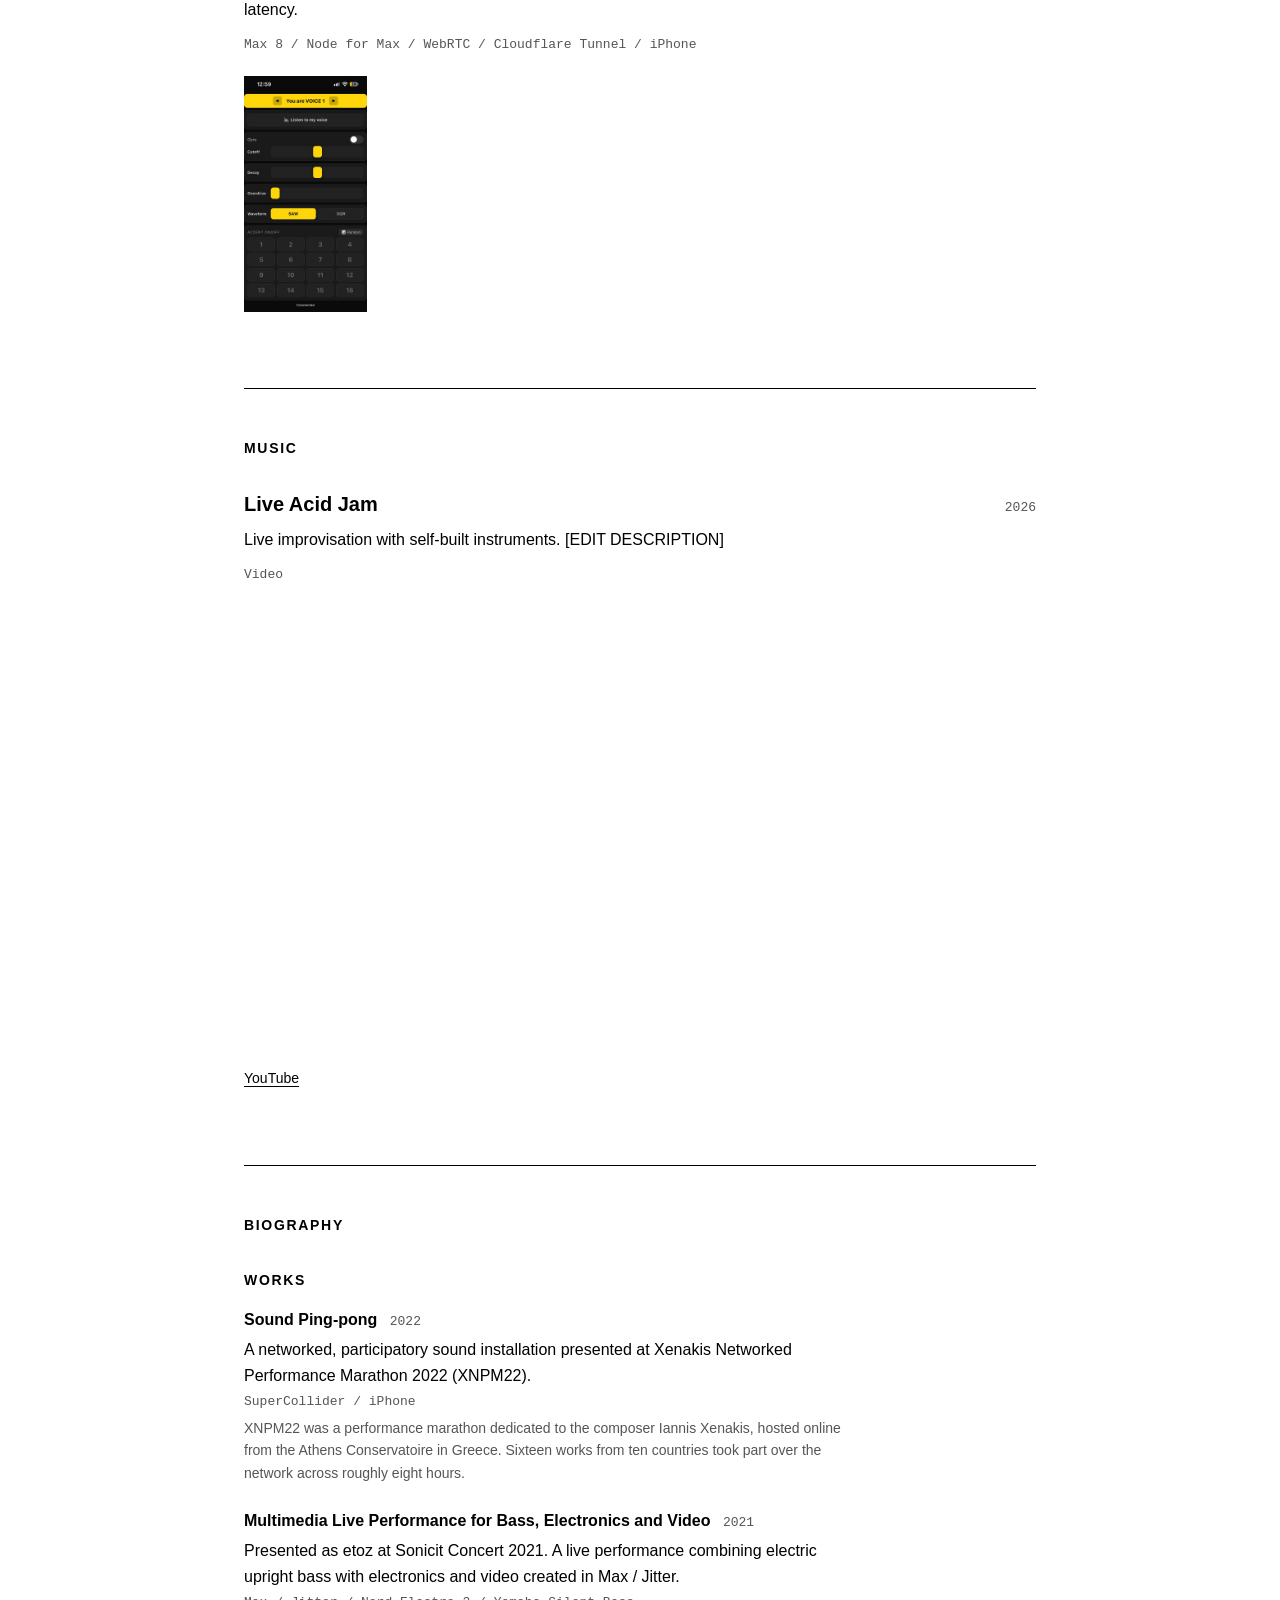
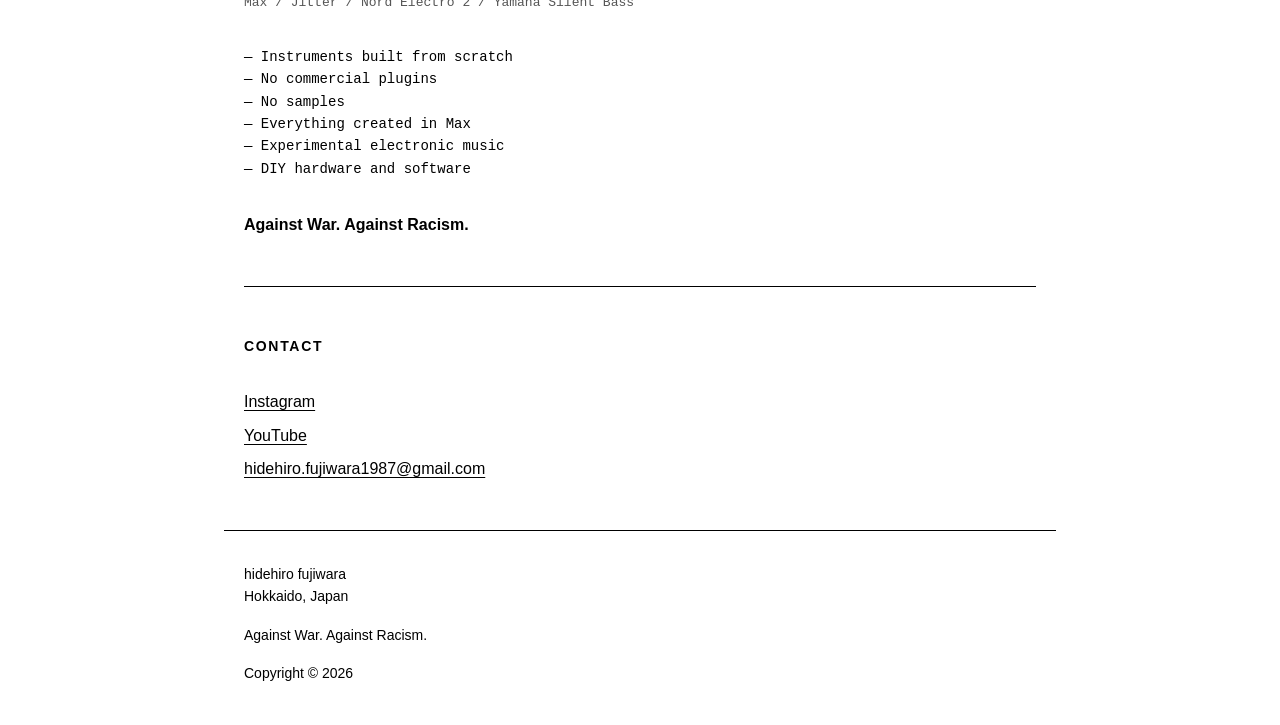
==== commit 82482311: "Update HIDE REC description Co-Authored-By: Claude Opus 5.5 <noreply@anthropic.com>" ====
--- a/index.html
+++ b/index.html
@@ -117,7 +117,7 @@
             <span class="year">2026</span>
           </header>
           <p>Capture sounds. Anywhere.</p>
-          <p>A sample-collecting app for iPhone. Record, trim and assign sounds to pads anywhere, even offline, then send them to HIDE SAMPLER.</p>
+          <p>A sample-recording app for HIDE SAMPLER. Record, trim and assign sounds to pads on iPhone, then send them to HS-03. Recording and editing work offline.</p>
           <p class="tech">PWA / iPhone / Max 8 / Tailscale</p>
           <figure class="media media-row">
             <a class="zoom" href="assets/images/hide-rec-rec-large.jpg"><img src="assets/images/hide-rec-rec.jpg" alt="HIDE REC record screen with a large REC button" width="600" height="1298" loading="lazy"></a>
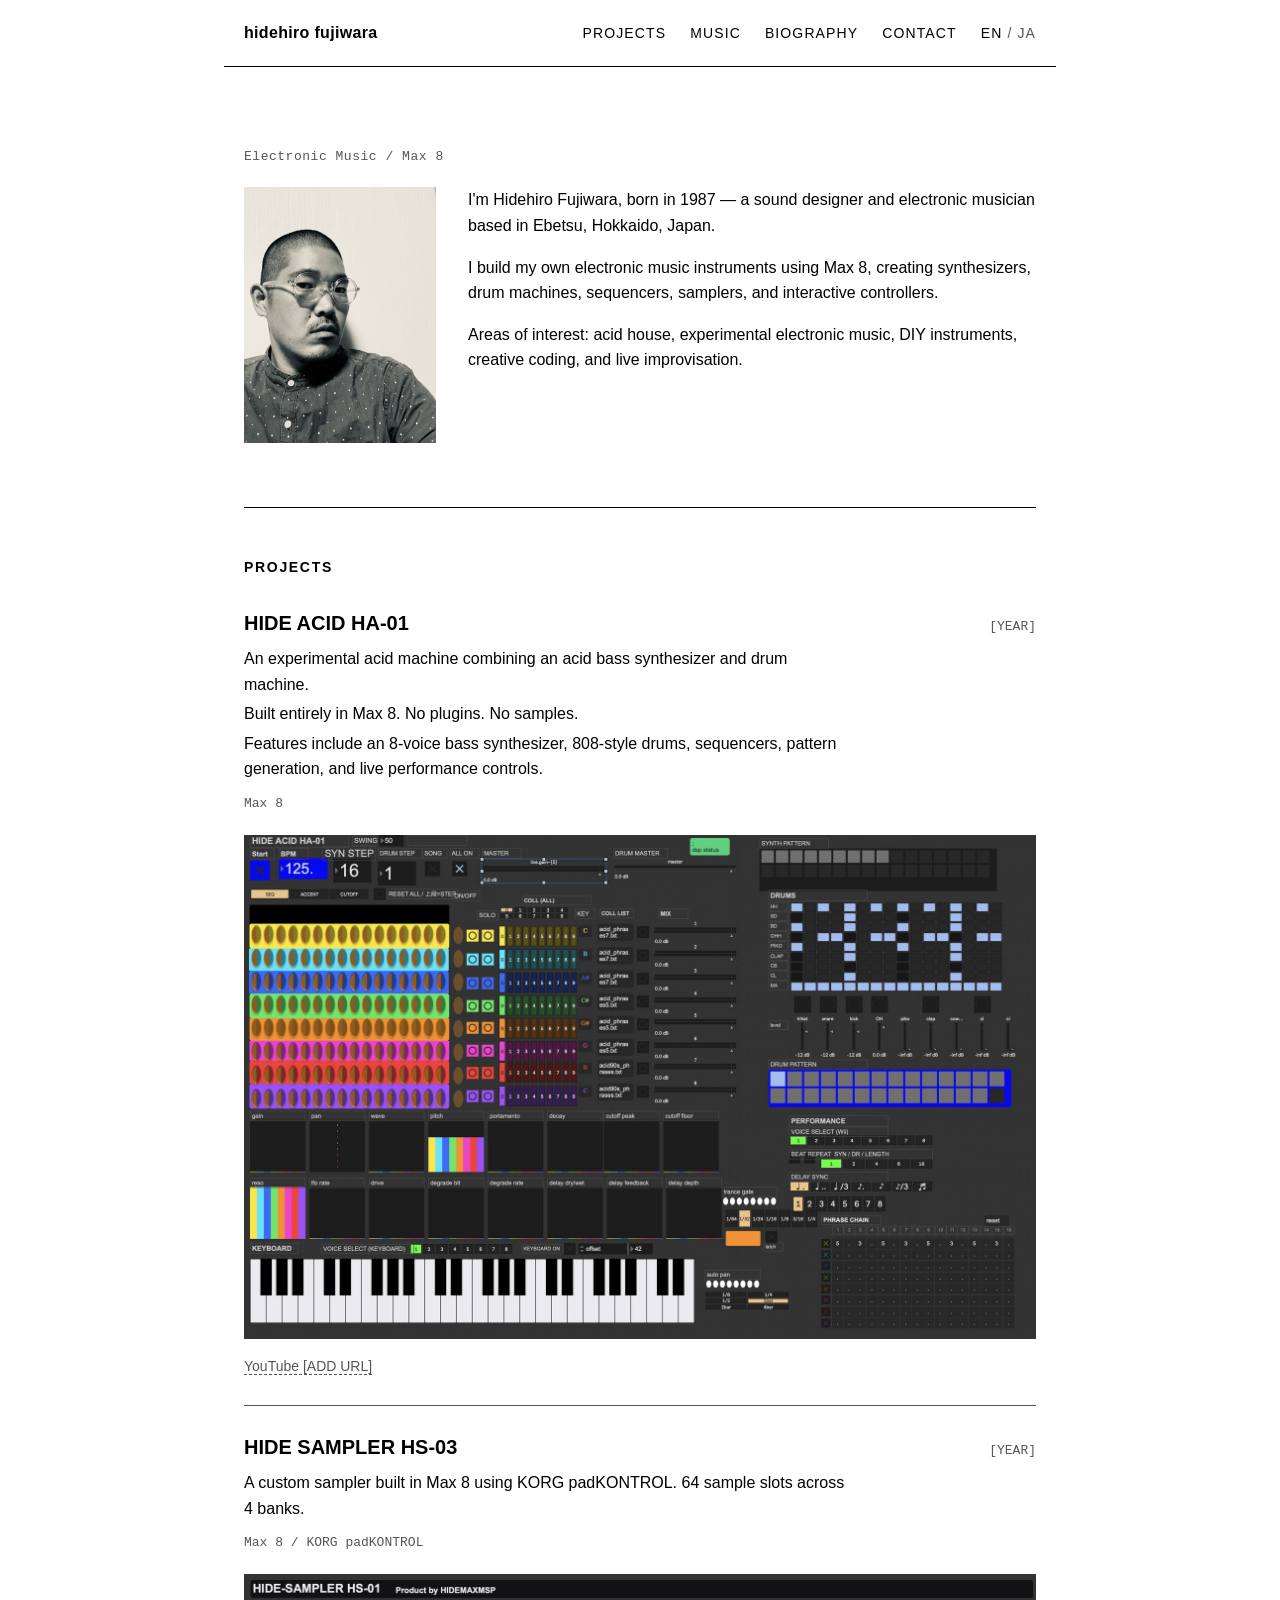
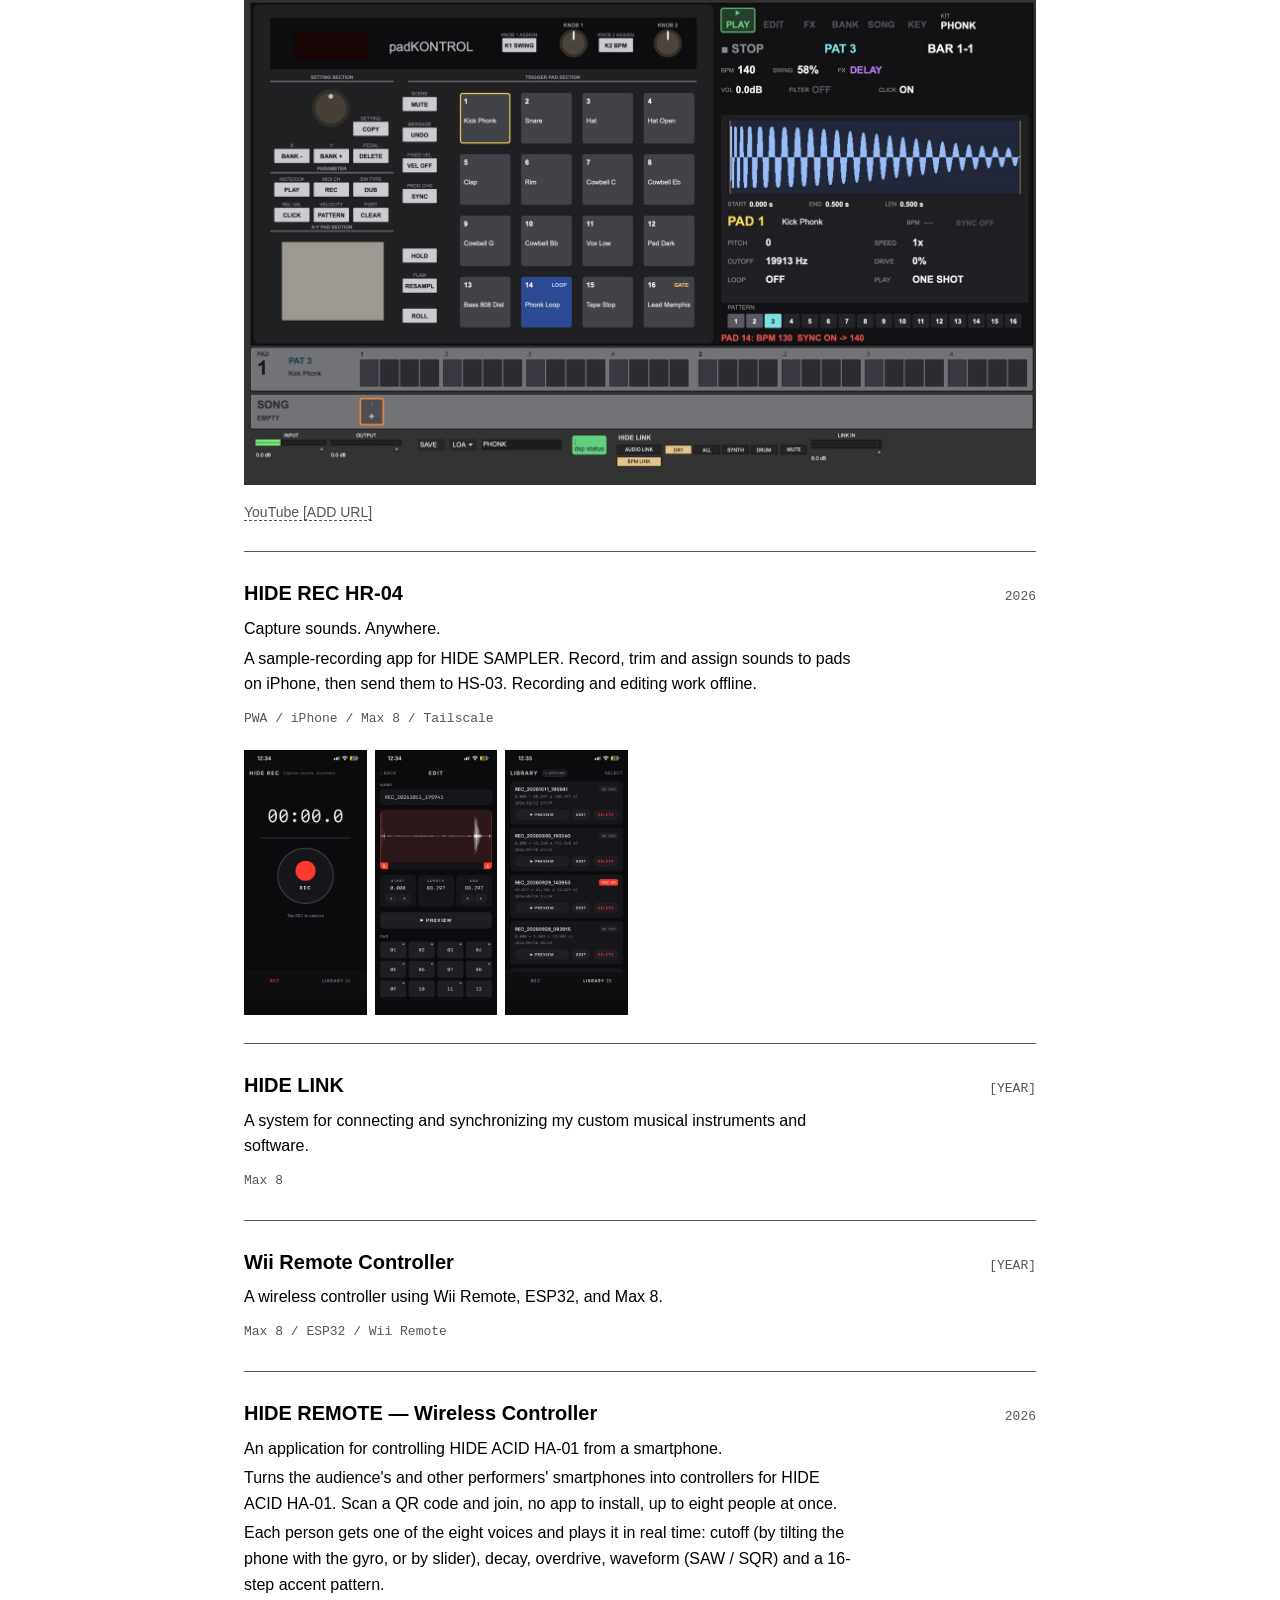
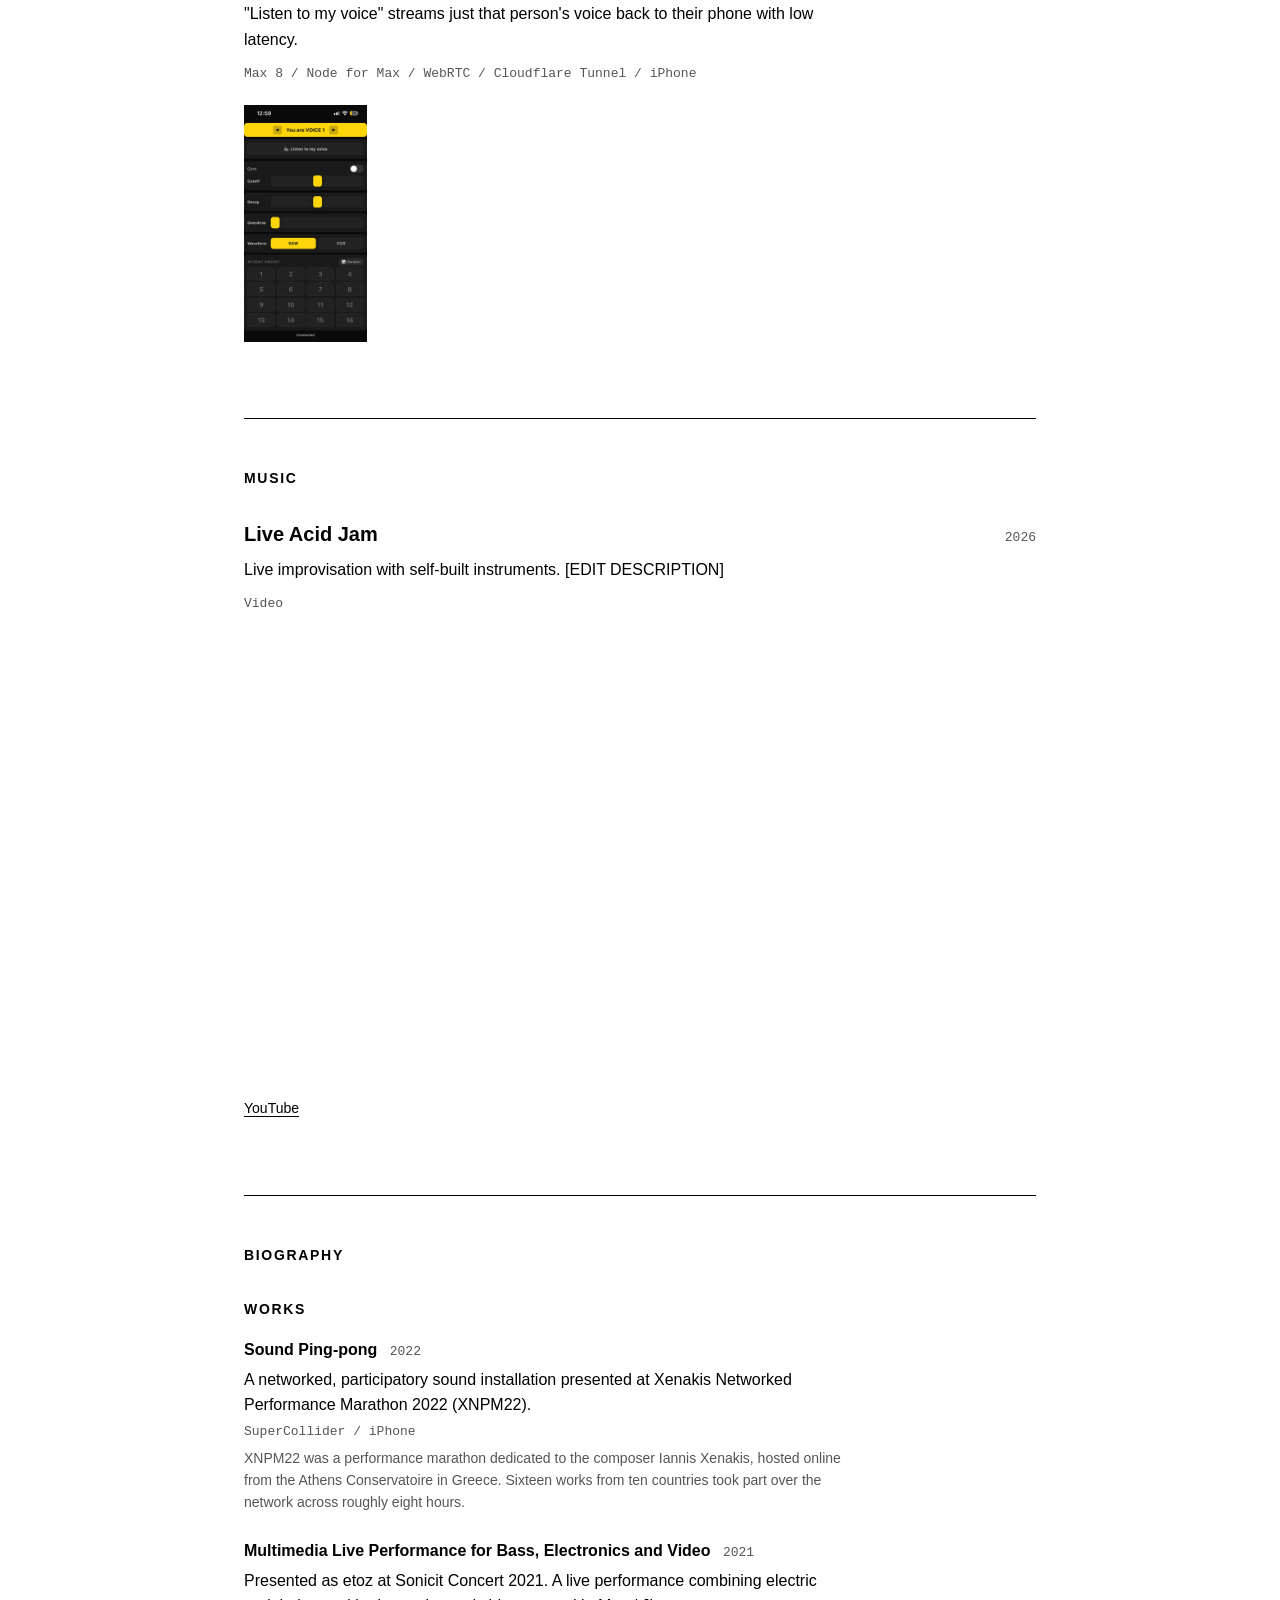
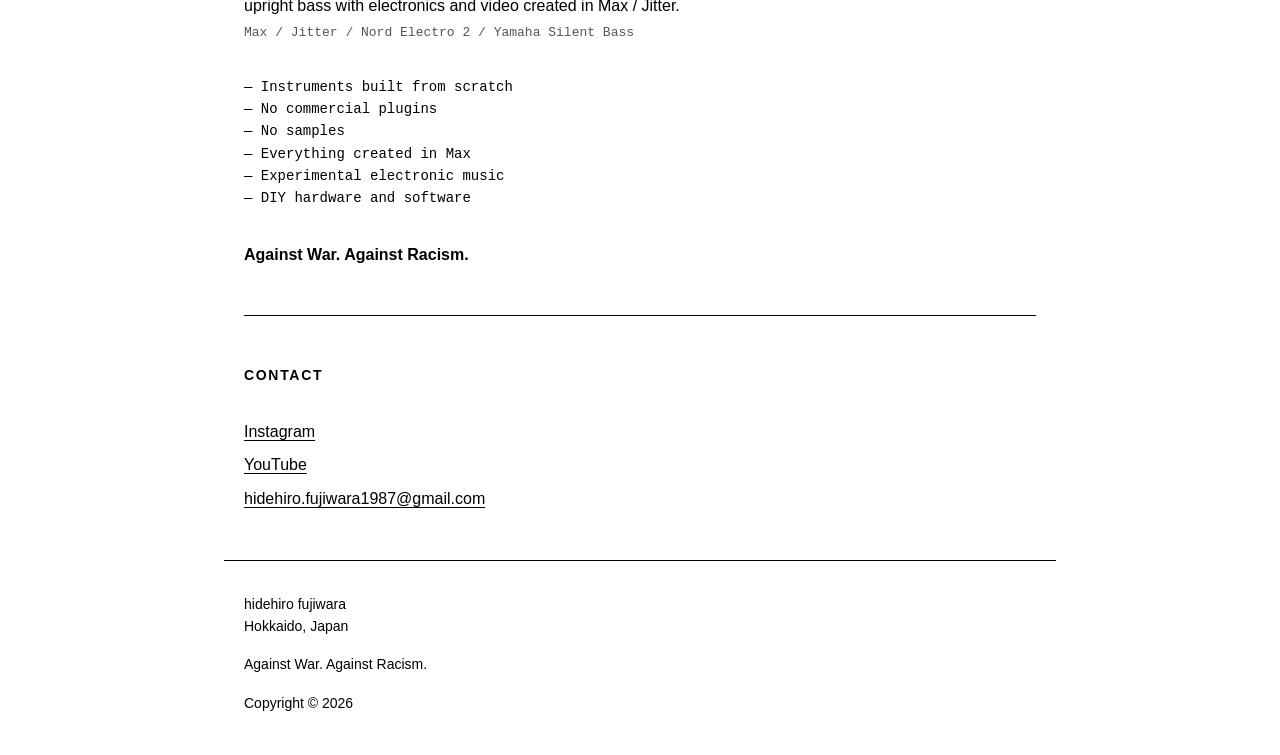
==== commit 18c738ff: "Add lead sentence to HIDE REMOTE Co-Authored-By: Claude Opus 5.5 <noreply@anthropic.com>" ====
--- a/index.html
+++ b/index.html
@@ -149,6 +149,7 @@
             <h3>HIDE REMOTE — Wireless Controller</h3>
             <span class="year">2026</span>
           </header>
+          <p>An application for controlling HIDE ACID HA-01 from a smartphone.</p>
           <p>Turns the audience's and other performers' smartphones into controllers for HIDE ACID HA-01. Scan a QR code and join, no app to install, up to eight people at once.</p>
           <p>Each person gets one of the eight voices and plays it in real time: cutoff (by tilting the phone with the gyro, or by slider), decay, overdrive, waveform (SAW / SQR) and a 16-step accent pattern.</p>
           <p>"Listen to my voice" streams just that person's voice back to their phone with low latency.</p>
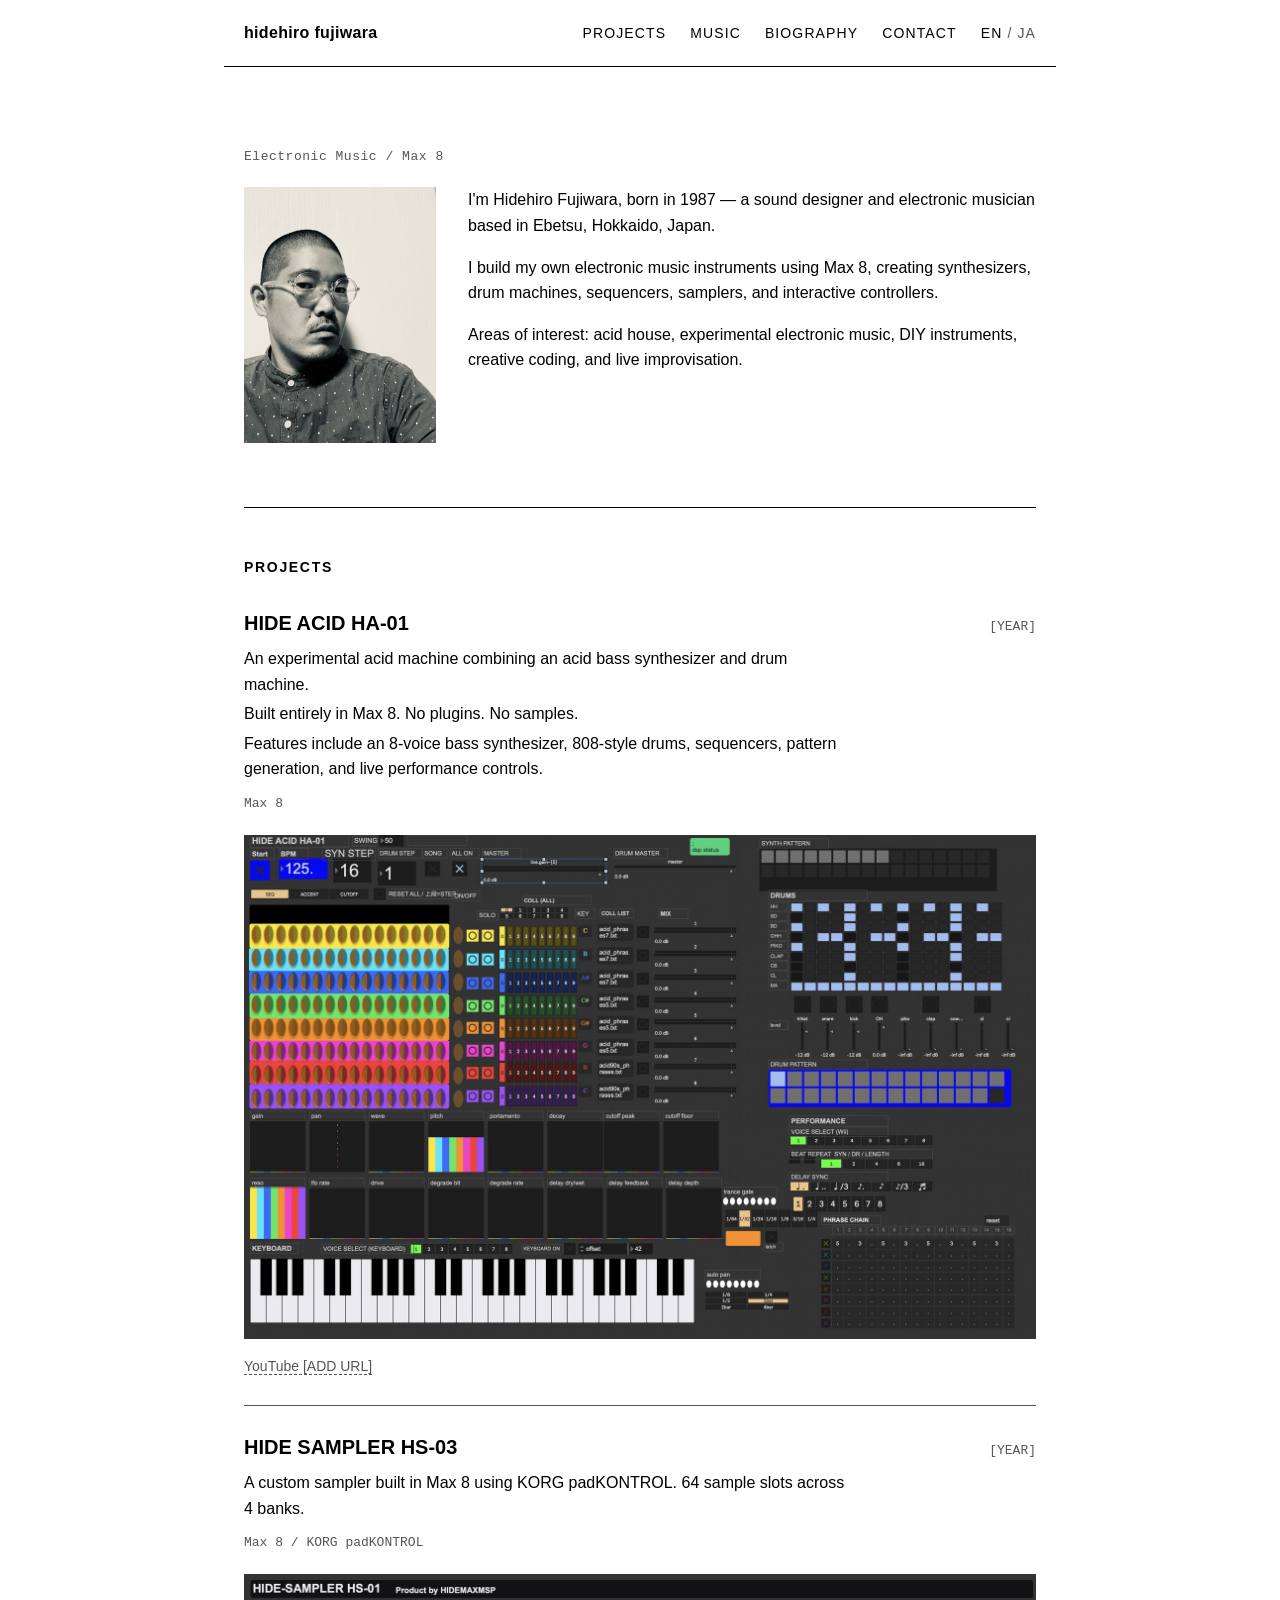
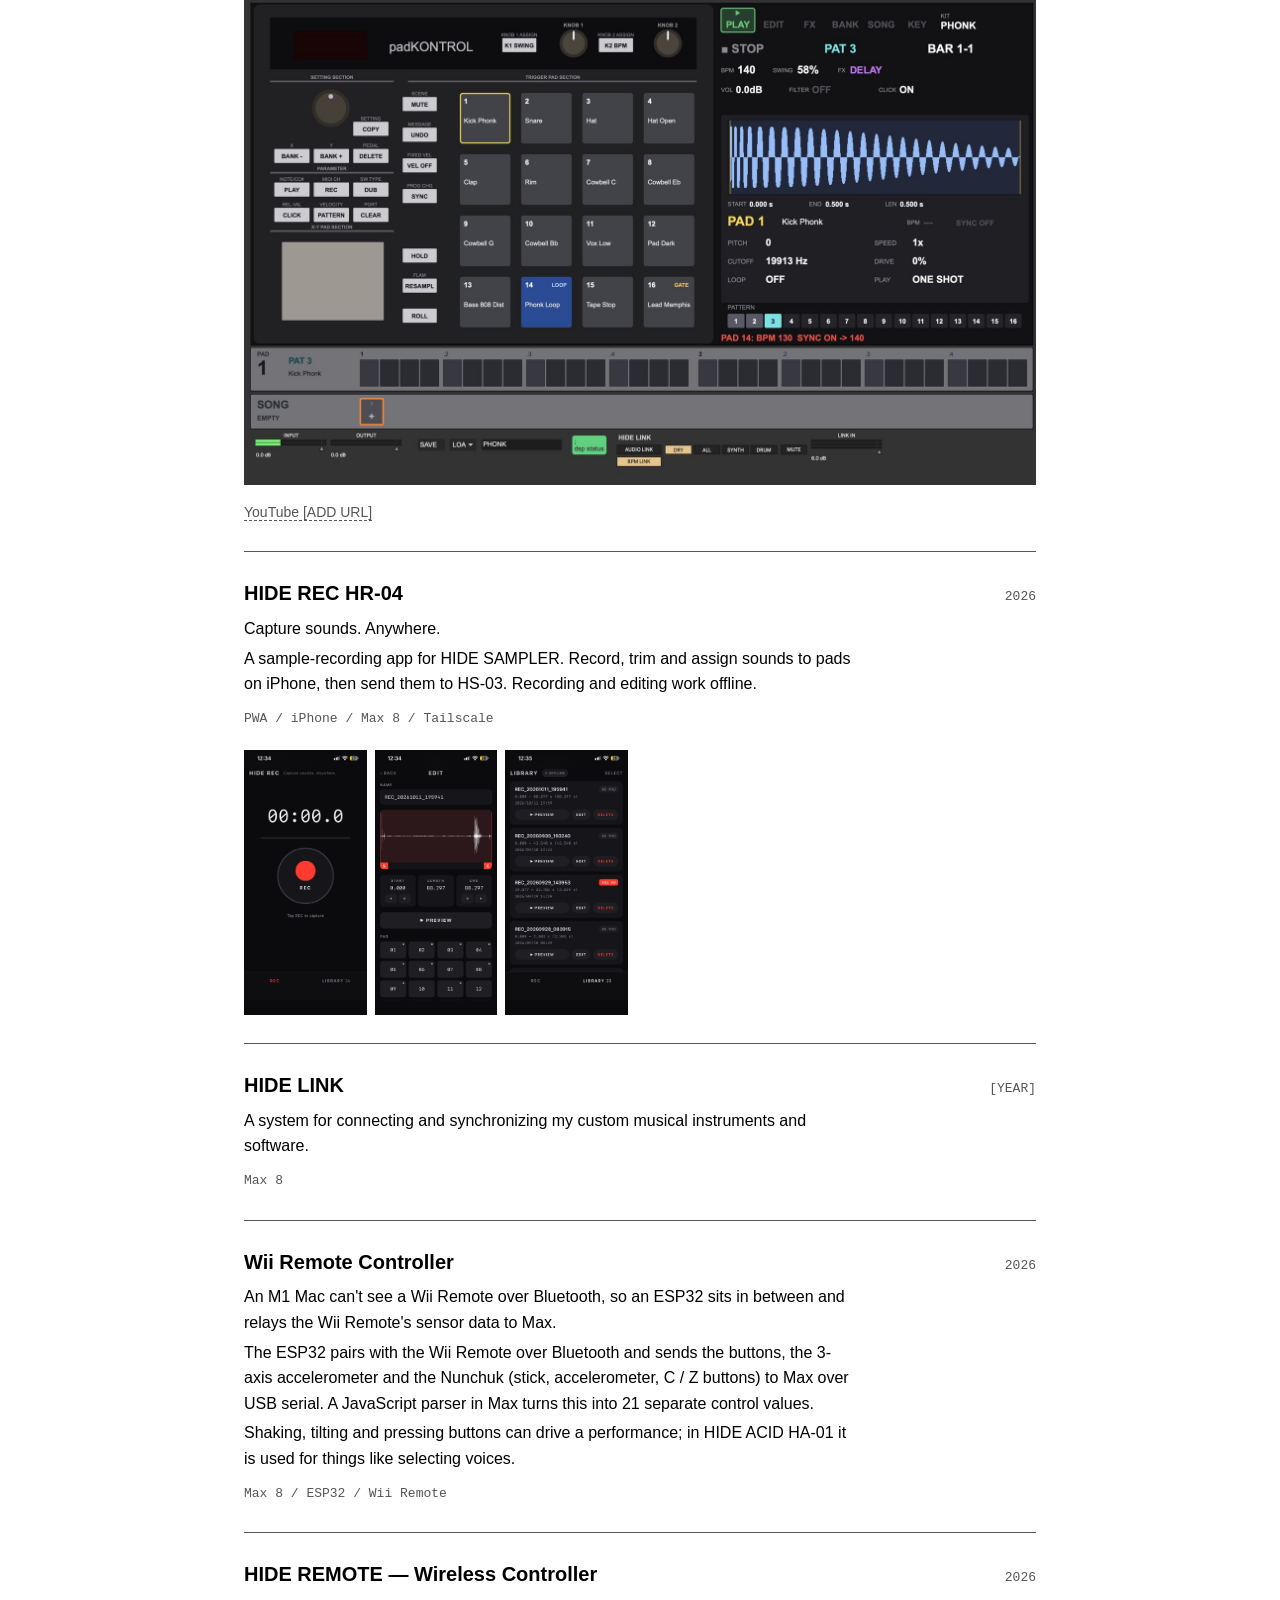
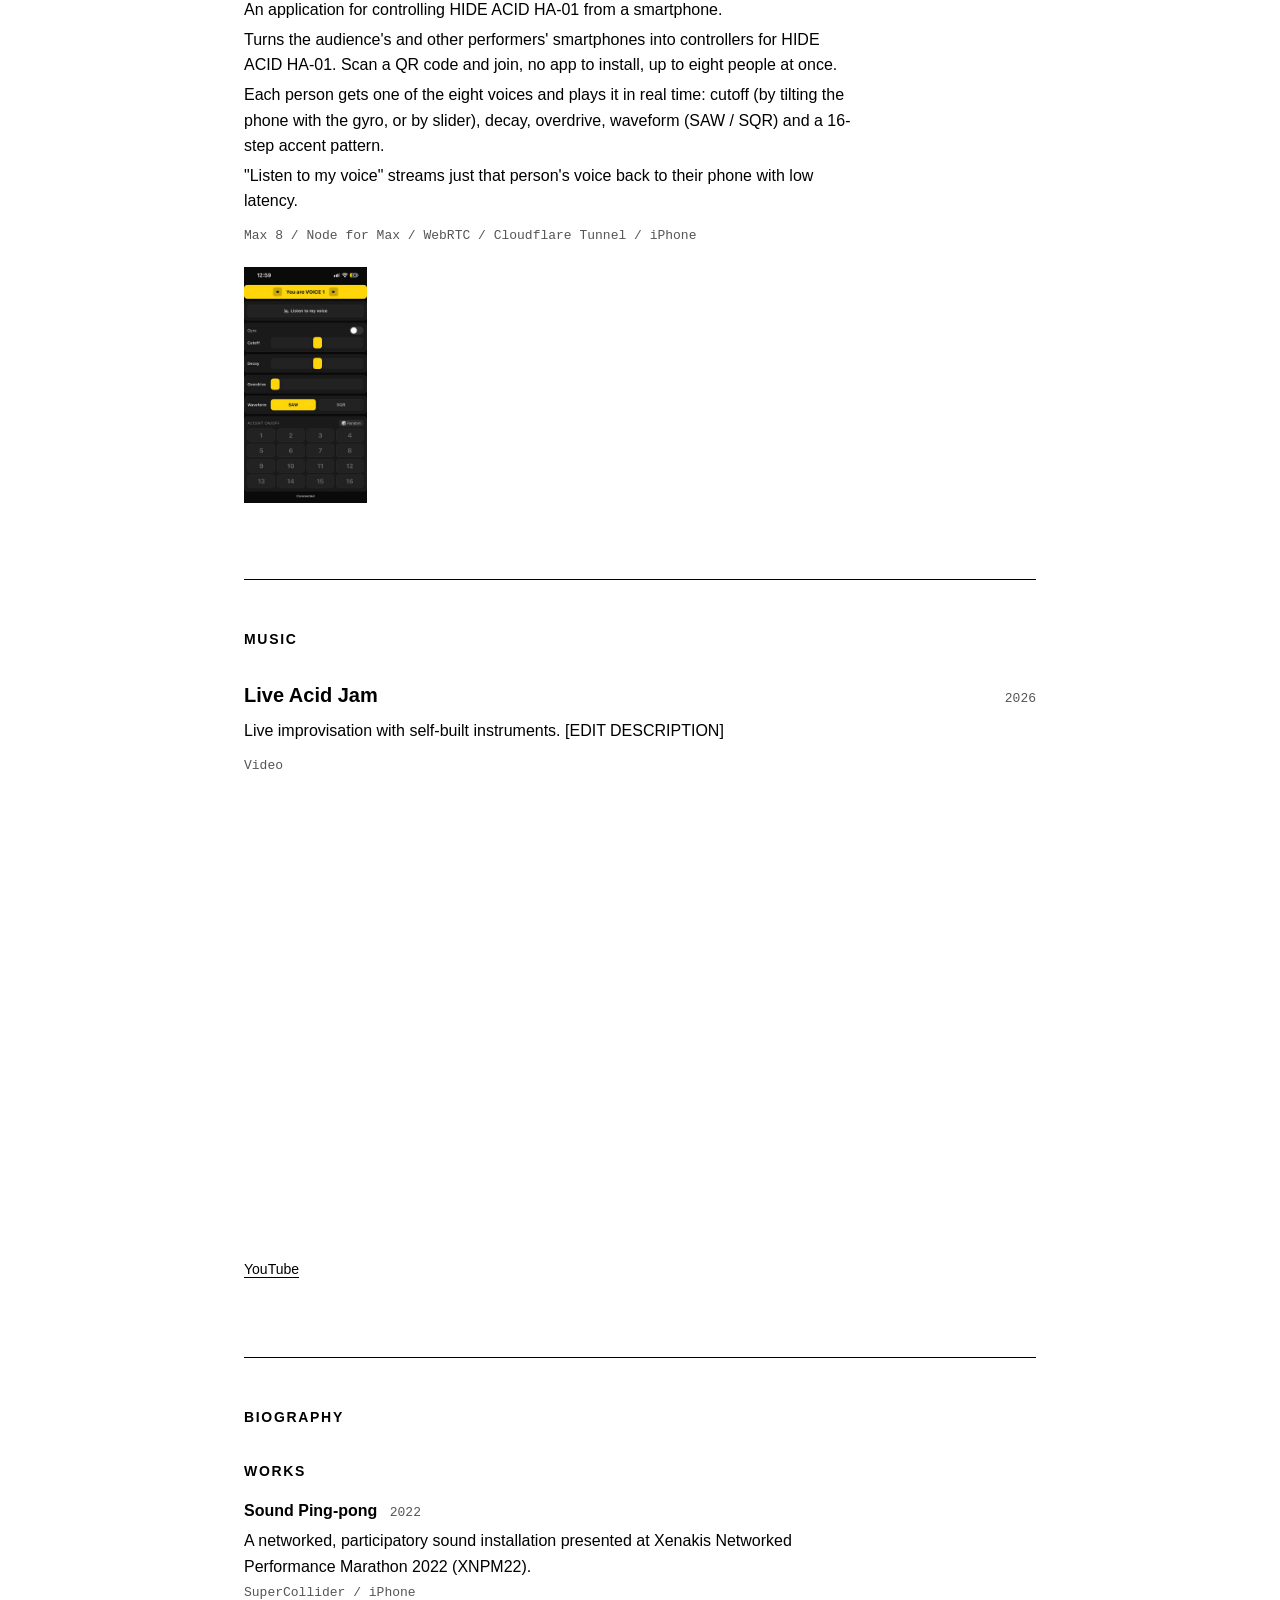
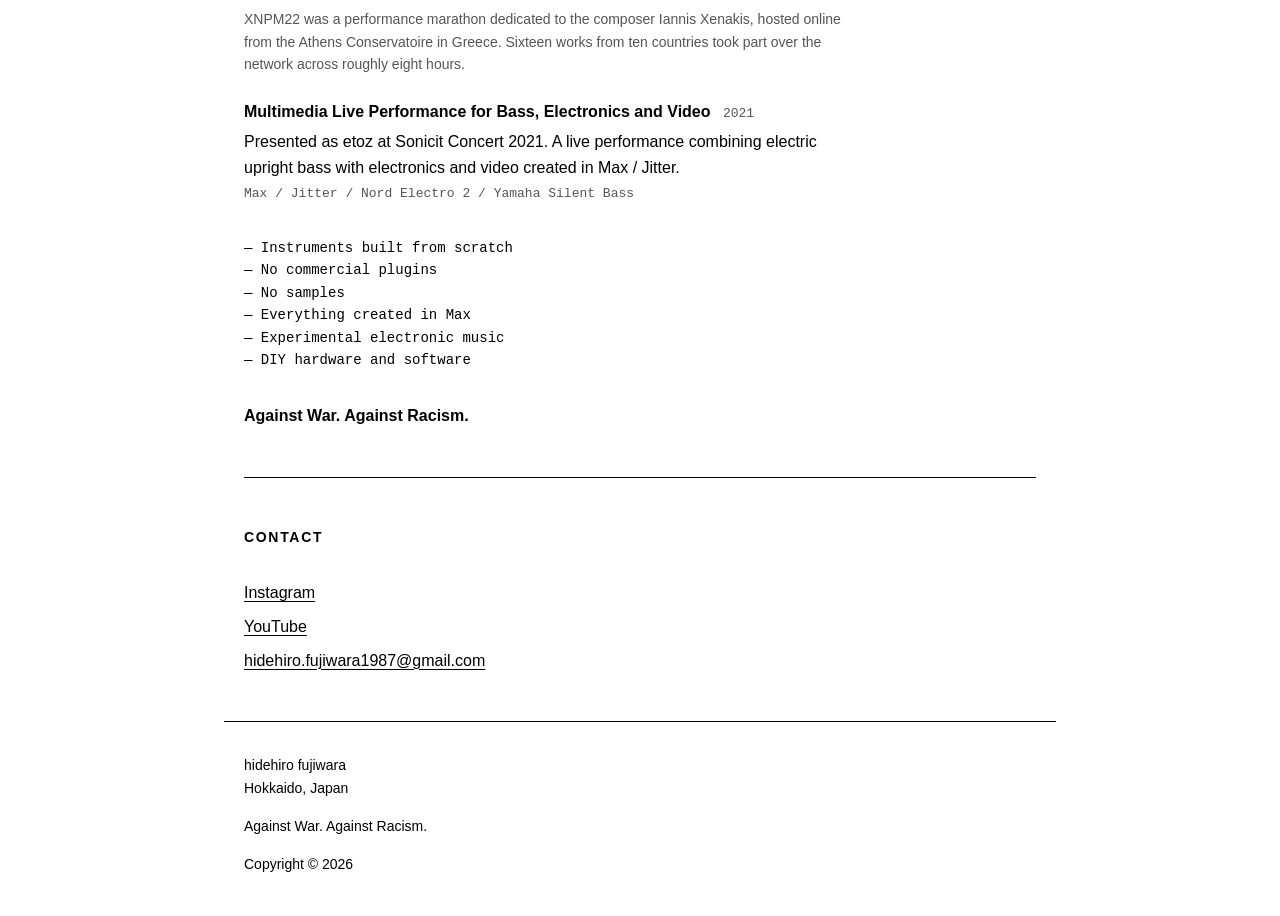
==== commit 2fa5f97b: "Describe Wii Remote Controller in detail Co-Authored-By: Claude Opus 5.5 <noreply@anthropic.com>" ====
--- a/index.html
+++ b/index.html
@@ -138,9 +138,11 @@
         <article class="entry">
           <header class="entry-head">
             <h3>Wii Remote Controller</h3>
-            <span class="year">[YEAR]</span>
-          </header>
-          <p>A wireless controller using Wii Remote, ESP32, and Max 8.</p>
+            <span class="year">2026</span>
+          </header>
+          <p>An M1 Mac can't see a Wii Remote over Bluetooth, so an ESP32 sits in between and relays the Wii Remote's sensor data to Max.</p>
+          <p>The ESP32 pairs with the Wii Remote over Bluetooth and sends the buttons, the 3-axis accelerometer and the Nunchuk (stick, accelerometer, C / Z buttons) to Max over USB serial. A JavaScript parser in Max turns this into 21 separate control values.</p>
+          <p>Shaking, tilting and pressing buttons can drive a performance; in HIDE ACID HA-01 it is used for things like selecting voices.</p>
           <p class="tech">Max 8 / ESP32 / Wii Remote</p>
         </article>
 
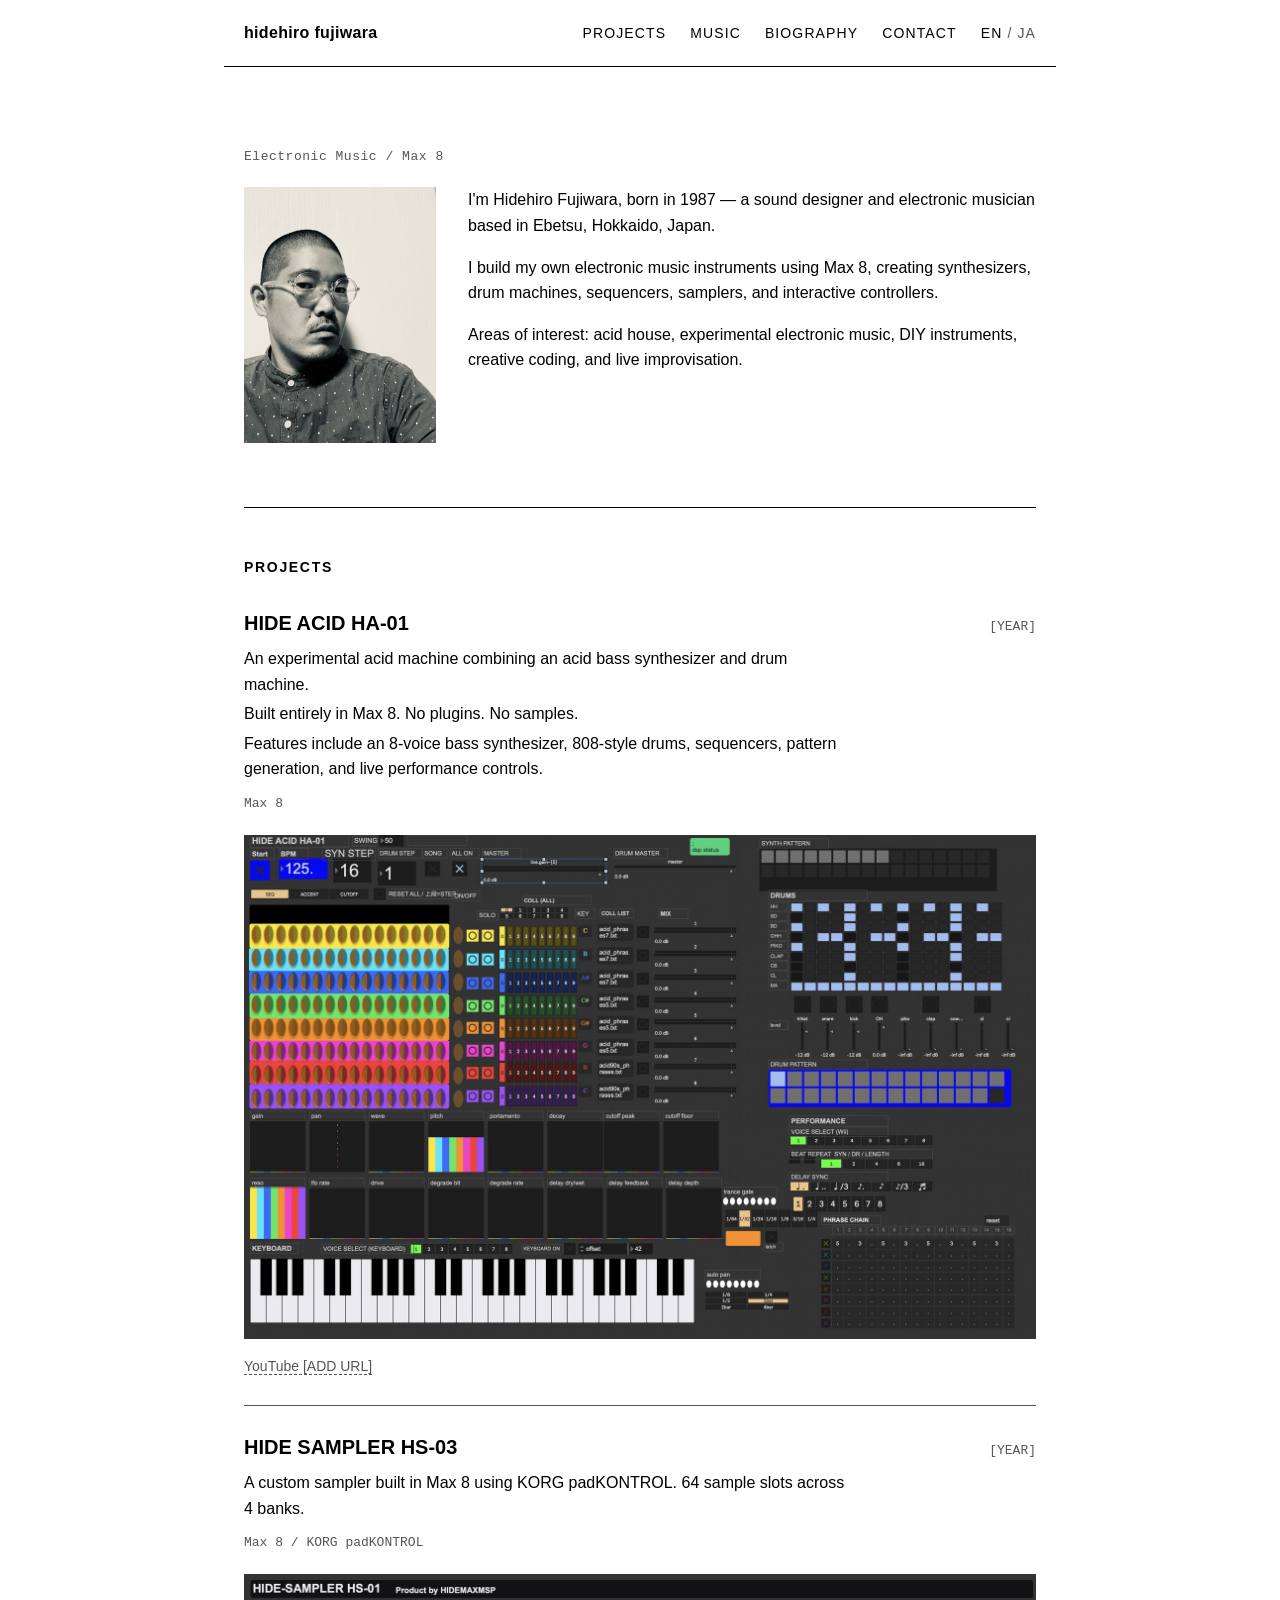
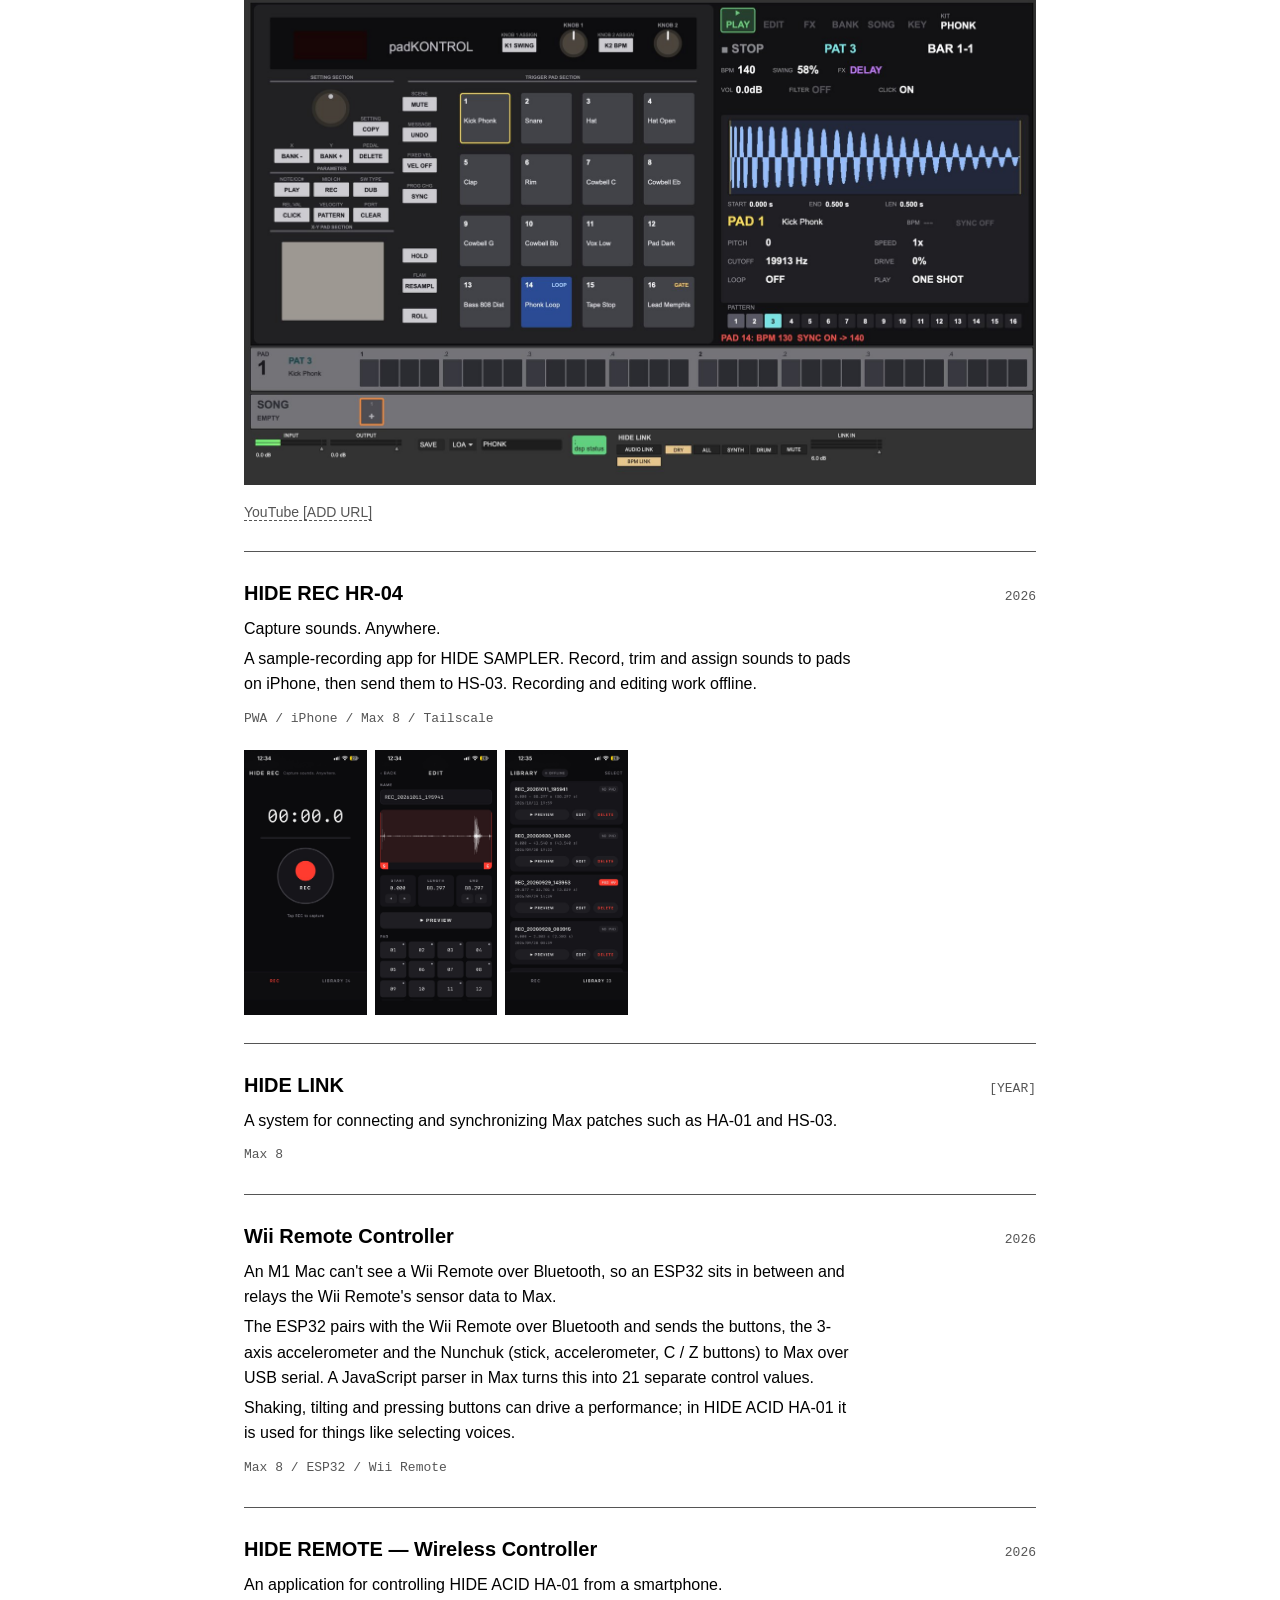
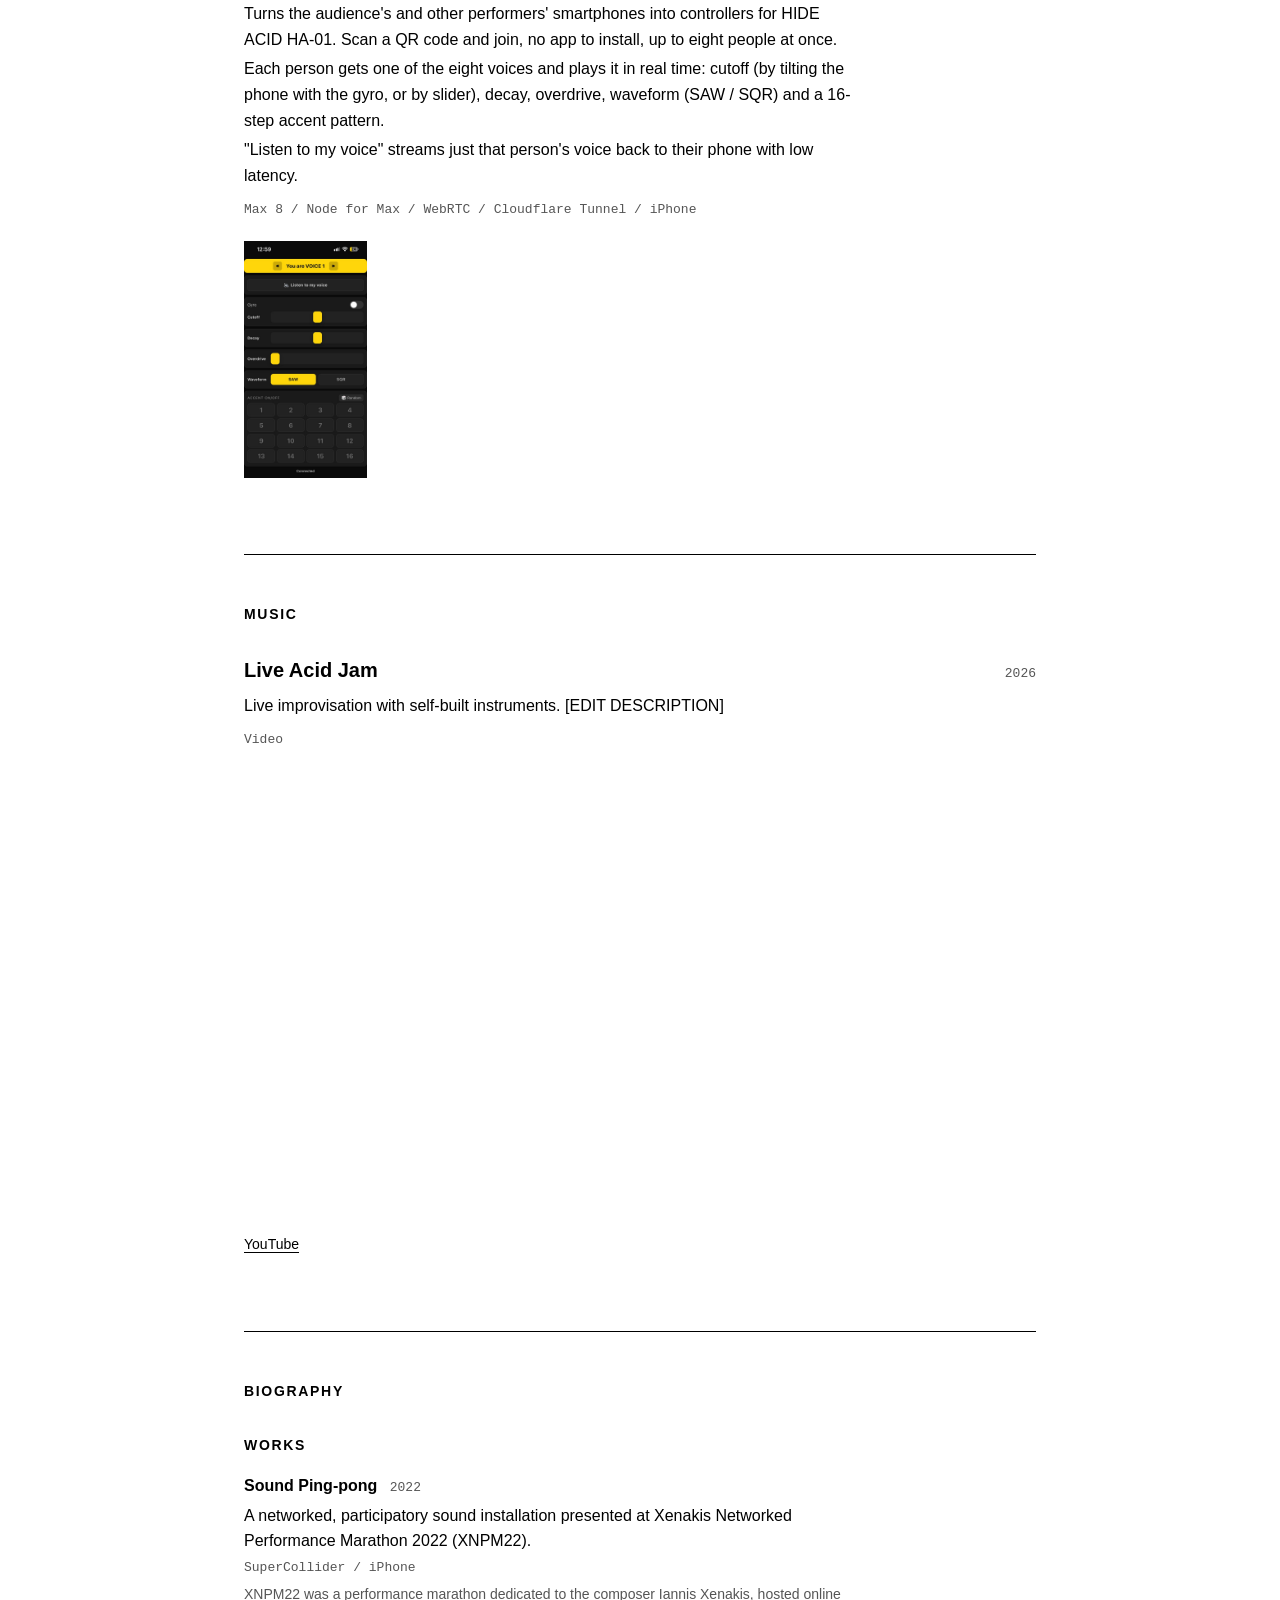
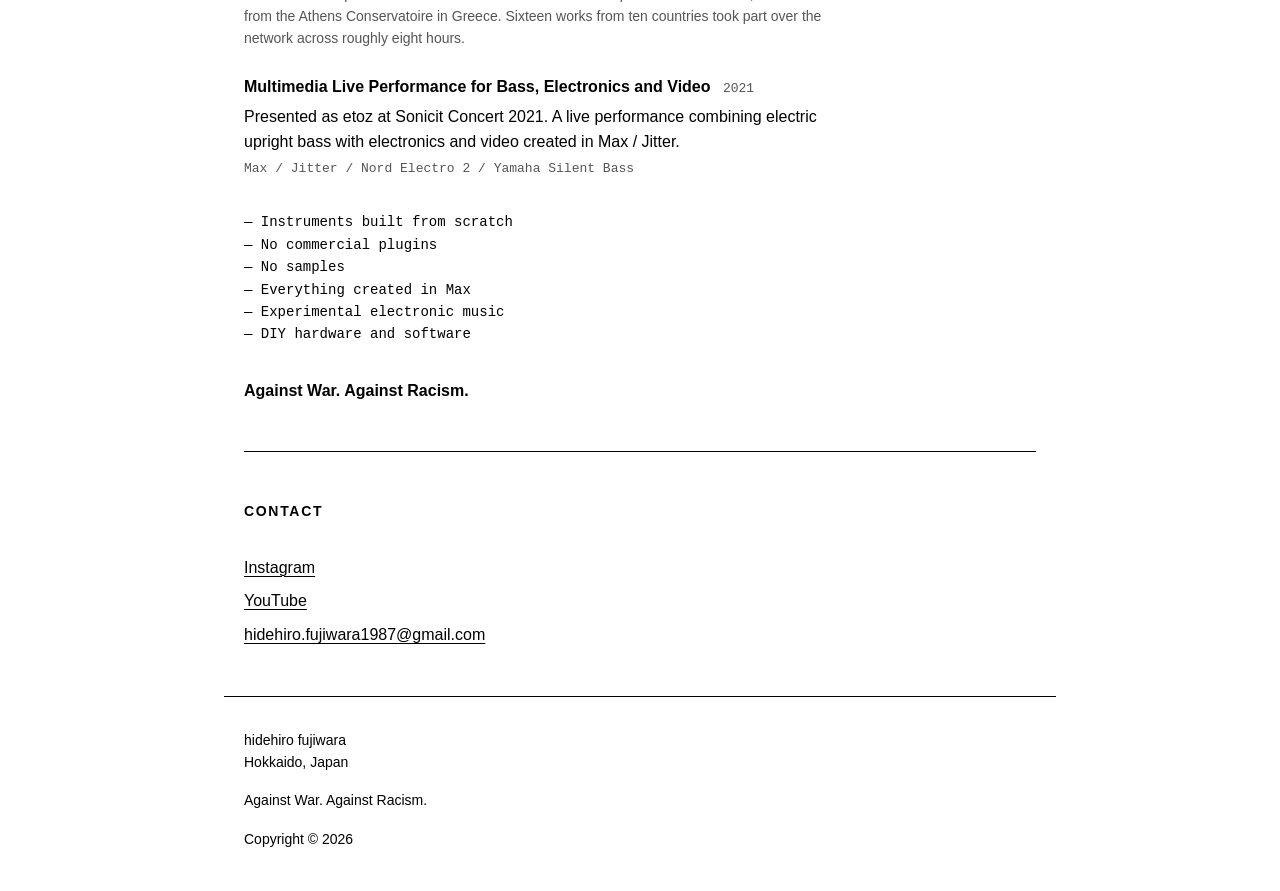
==== commit 78650a94: "Update HIDE LINK description Co-Authored-By: Claude Opus 5.5 <noreply@anthropic.com>" ====
--- a/index.html
+++ b/index.html
@@ -131,7 +131,7 @@
             <h3>HIDE LINK</h3>
             <span class="year">[YEAR]</span>
           </header>
-          <p>A system for connecting and synchronizing my custom musical instruments and software.</p>
+          <p>A system for connecting and synchronizing Max patches such as HA-01 and HS-03.</p>
           <p class="tech">Max 8</p>
         </article>
 
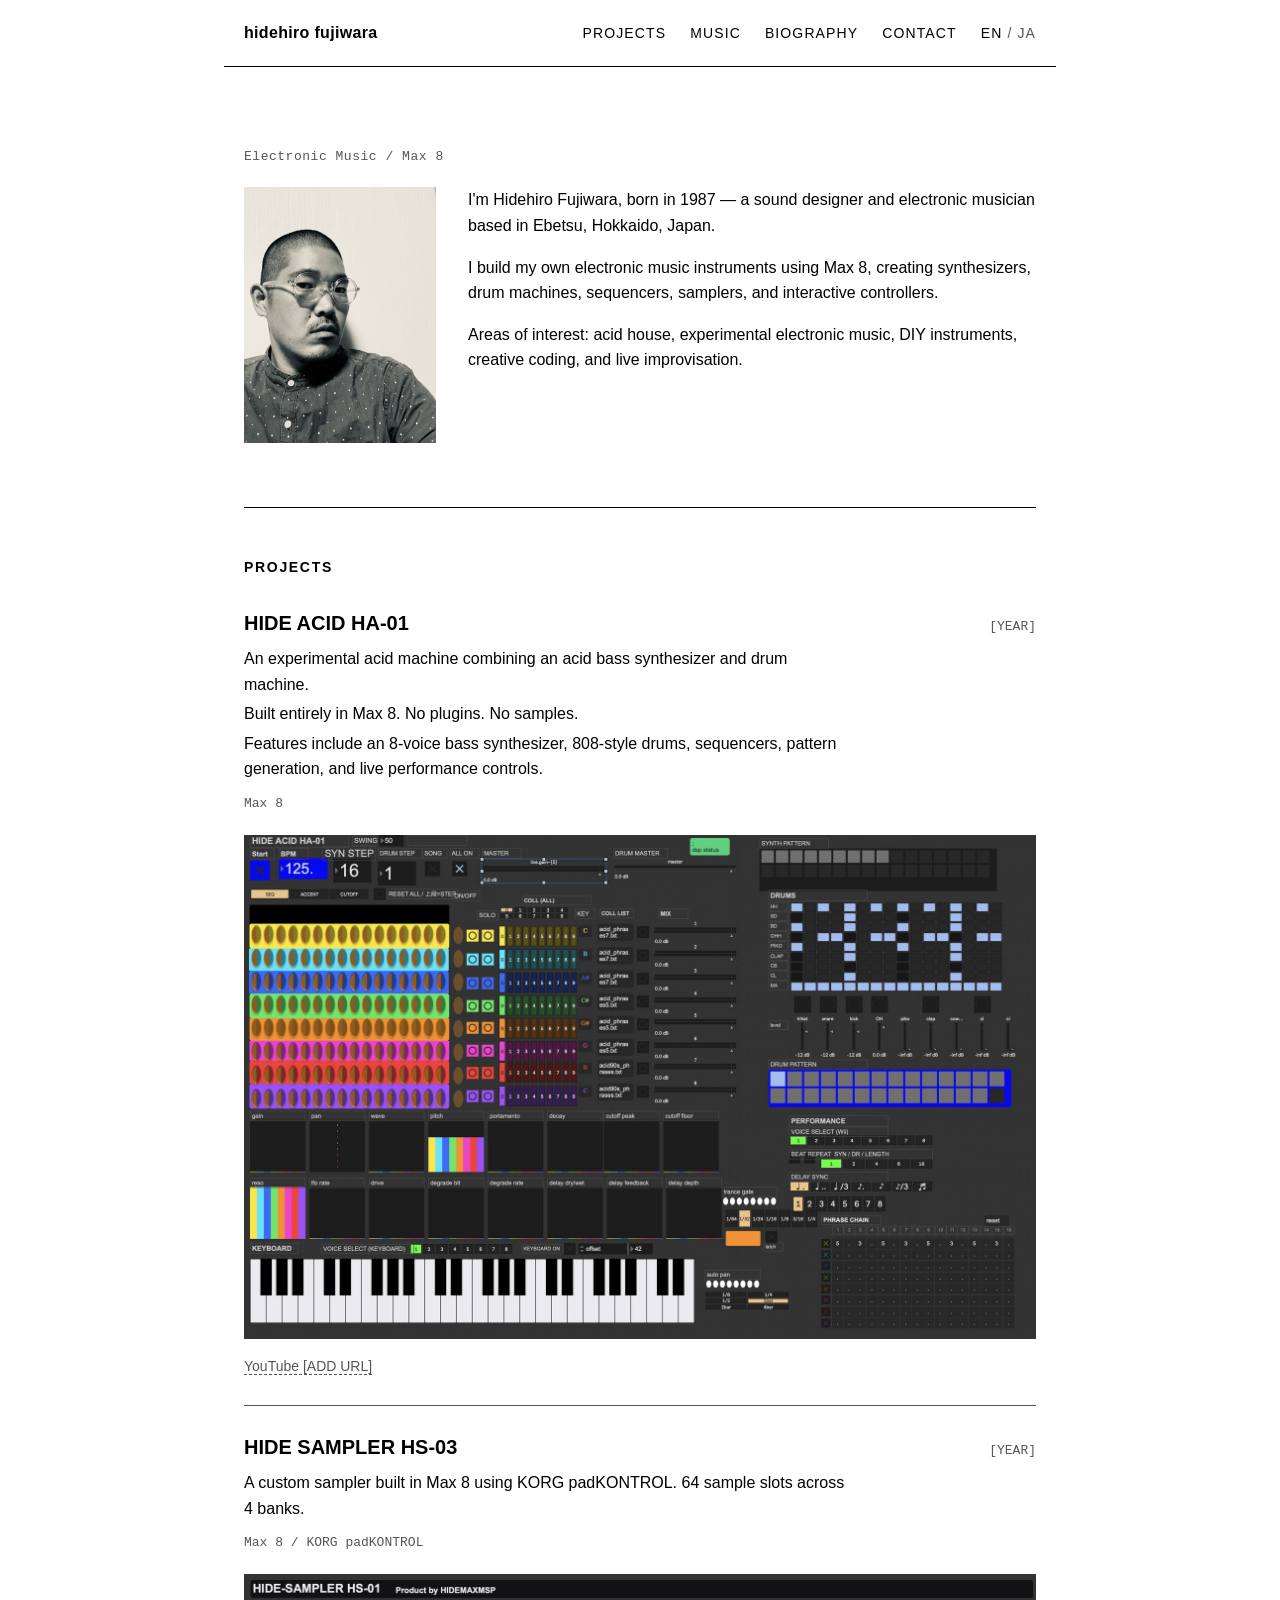
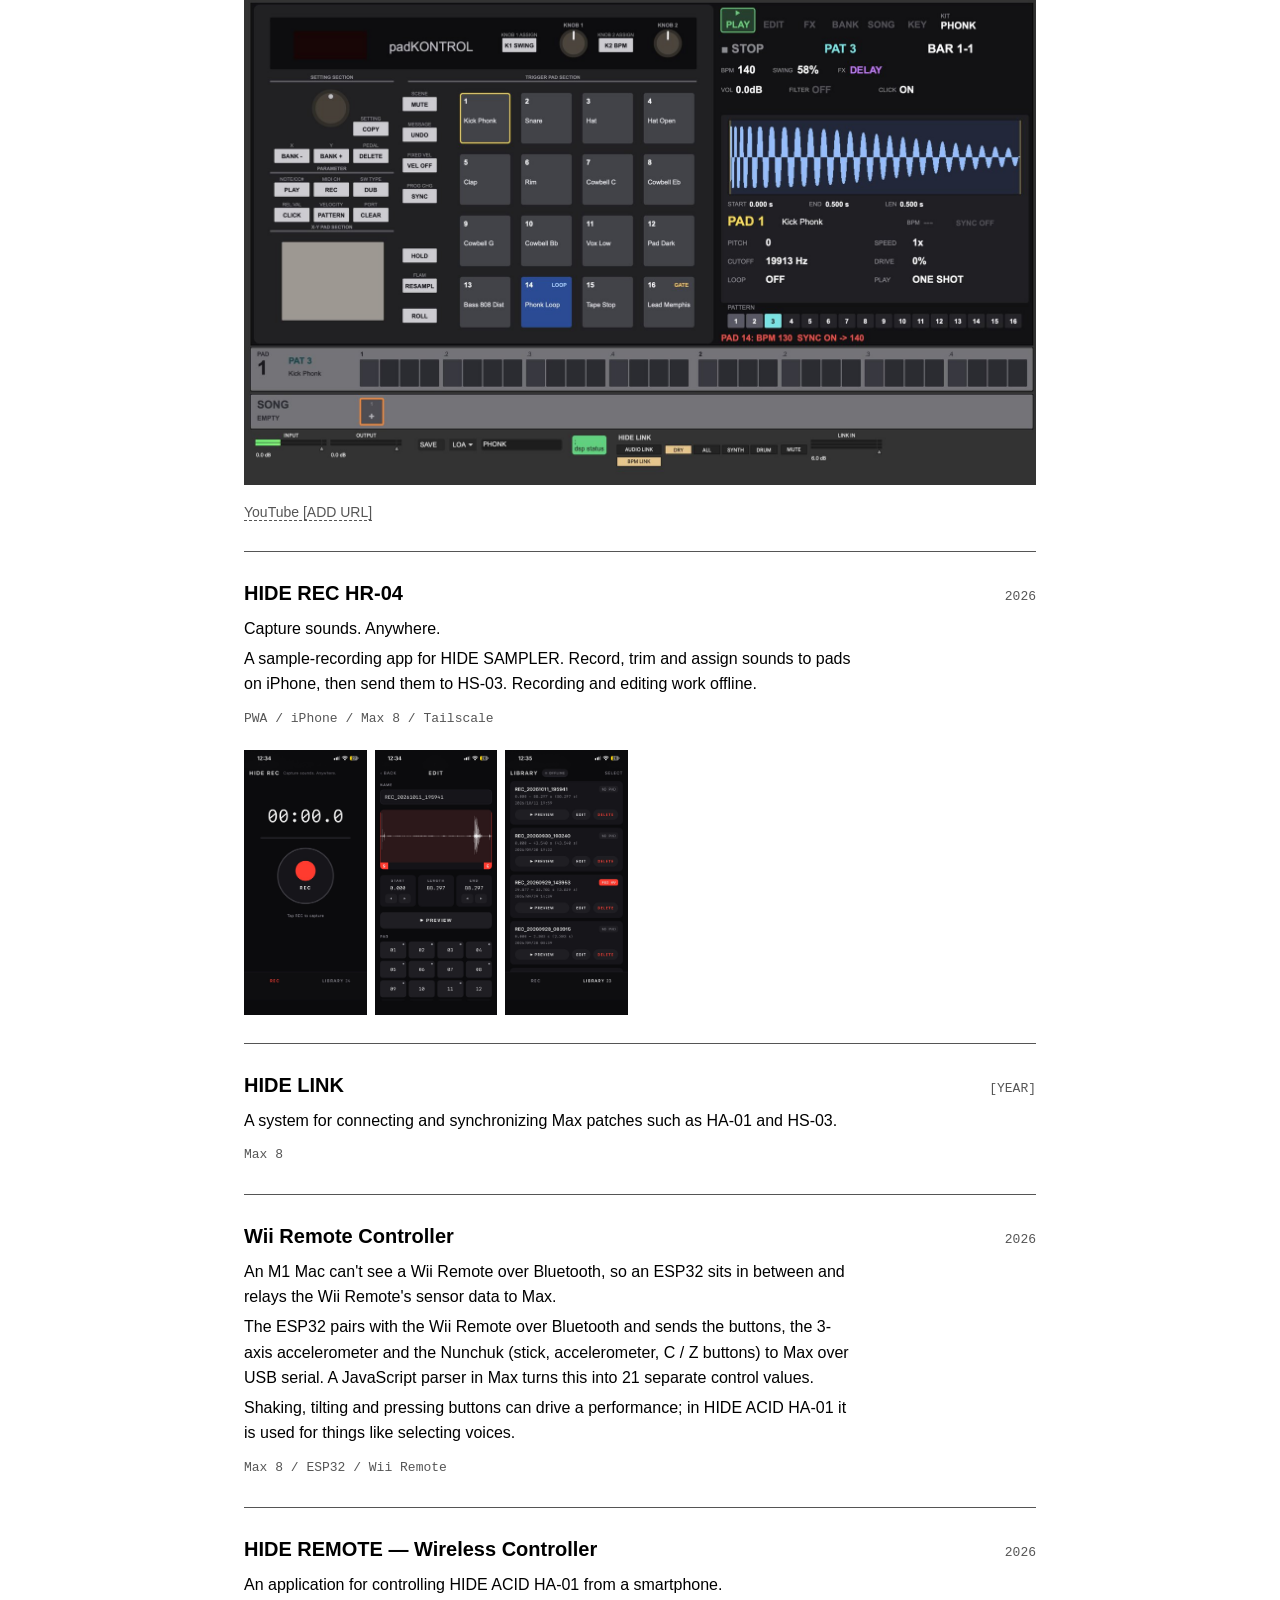
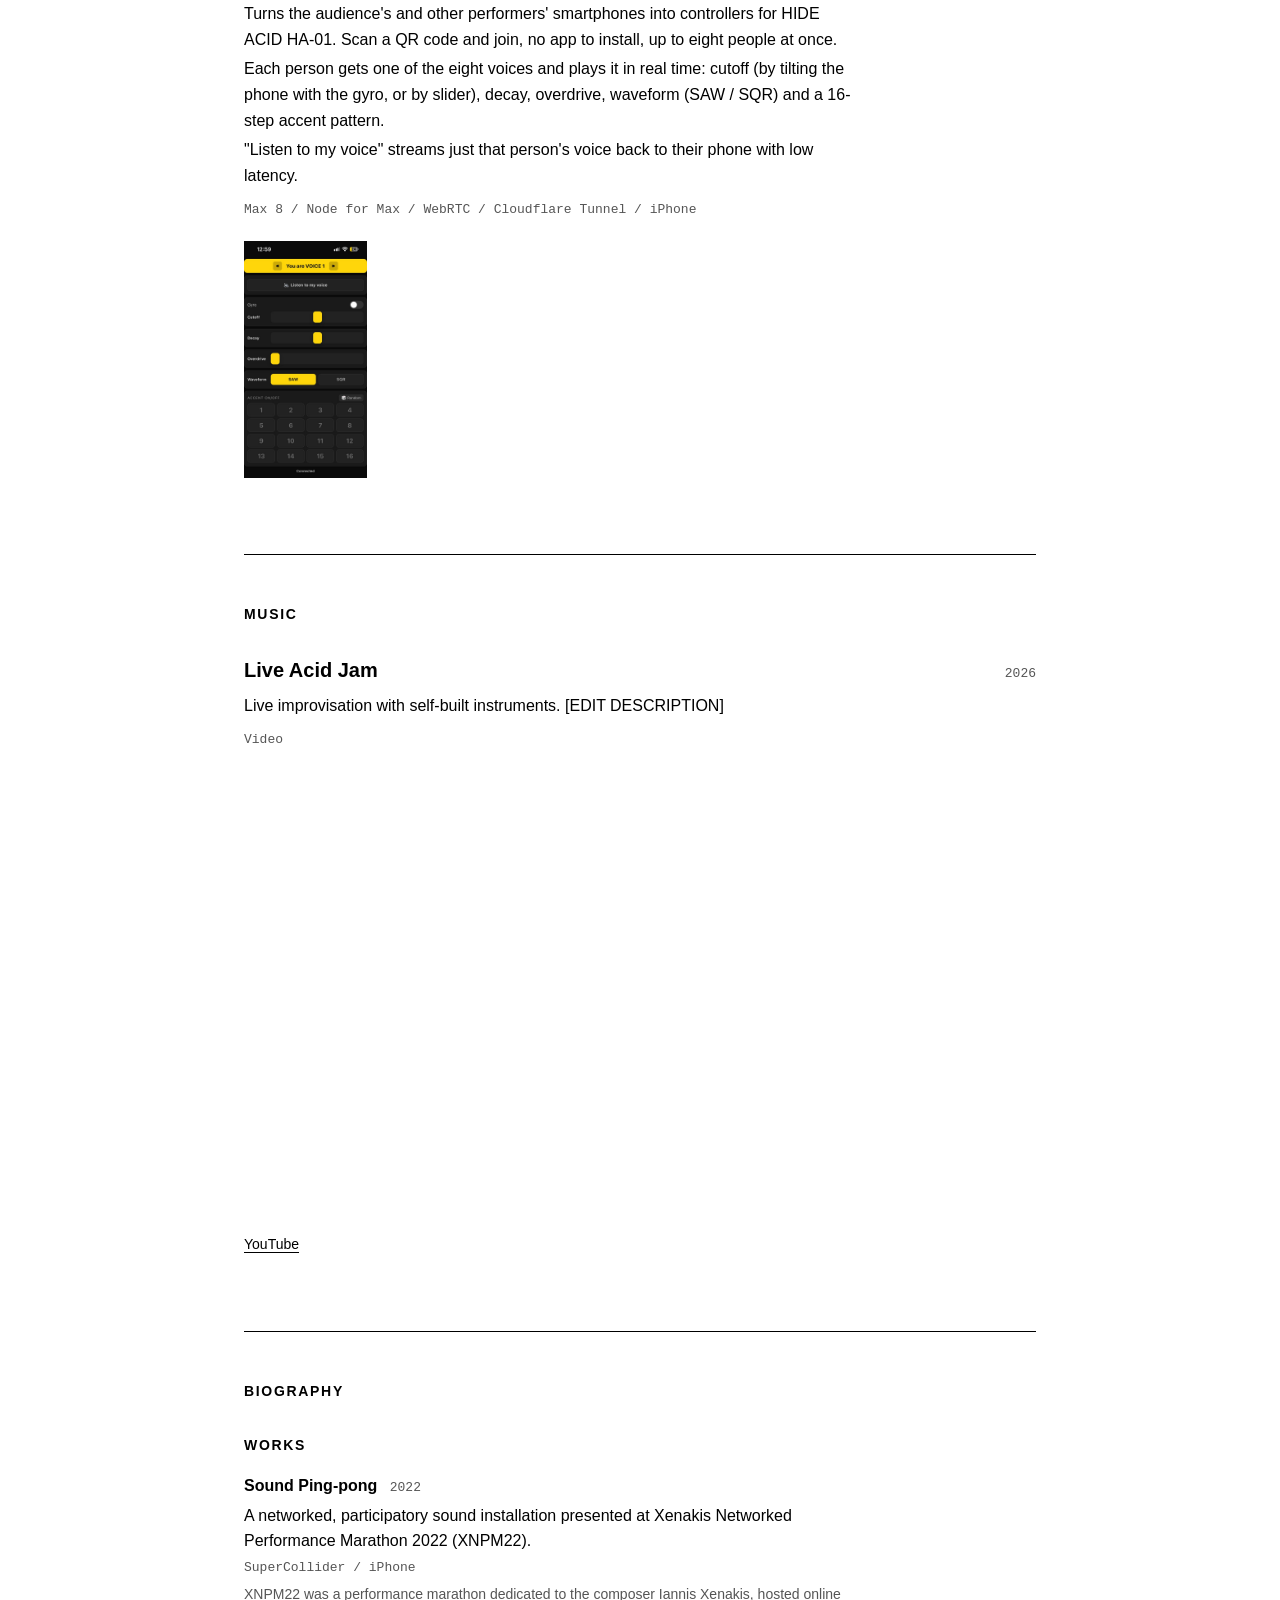
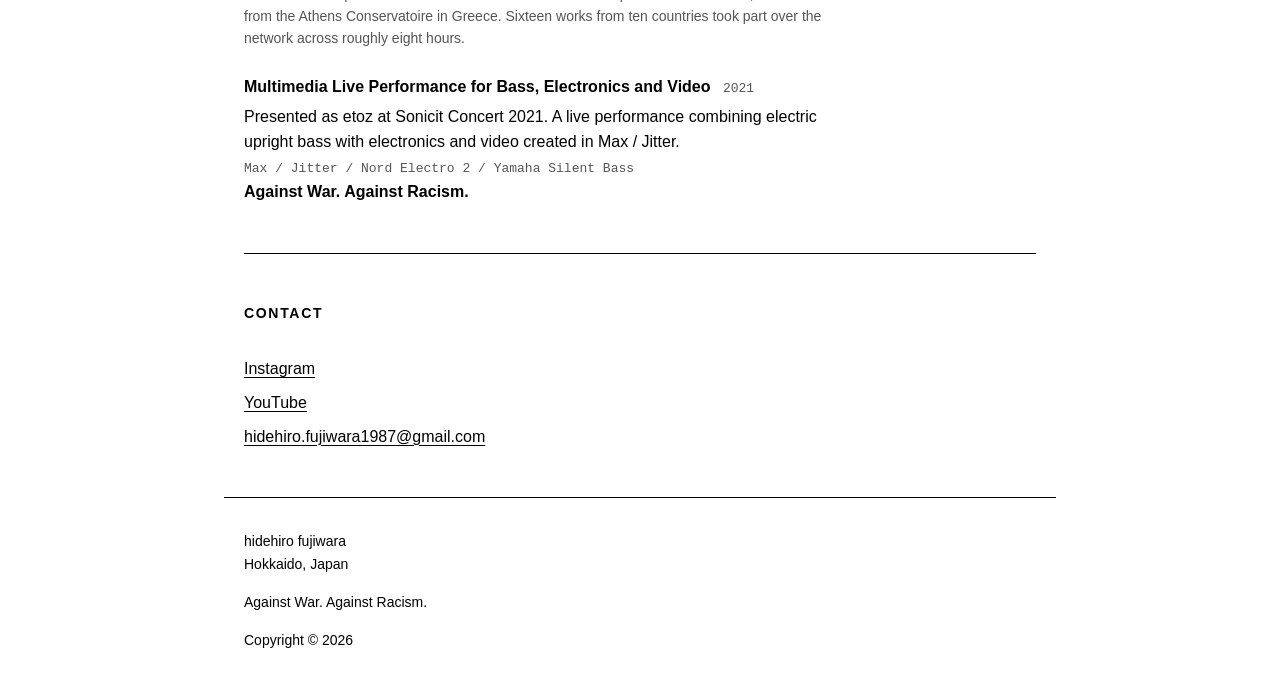
==== commit 258d4b81: "Remove principles list from BIOGRAPHY Co-Authored-By: Claude Opus 5.5 <noreply@anthropic.com>" ====
--- a/index.html
+++ b/index.html
@@ -229,15 +229,6 @@
           <p class="tech">Max / Jitter / Nord Electro 2 / Yamaha Silent Bass</p>
         </div>
 
-        <ul class="principles">
-          <li>Instruments built from scratch</li>
-          <li>No commercial plugins</li>
-          <li>No samples</li>
-          <li>Everything created in Max</li>
-          <li>Experimental electronic music</li>
-          <li>DIY hardware and software</li>
-        </ul>
-
         <p class="statement">Against War. Against Racism.</p>
       </div>
     </section>
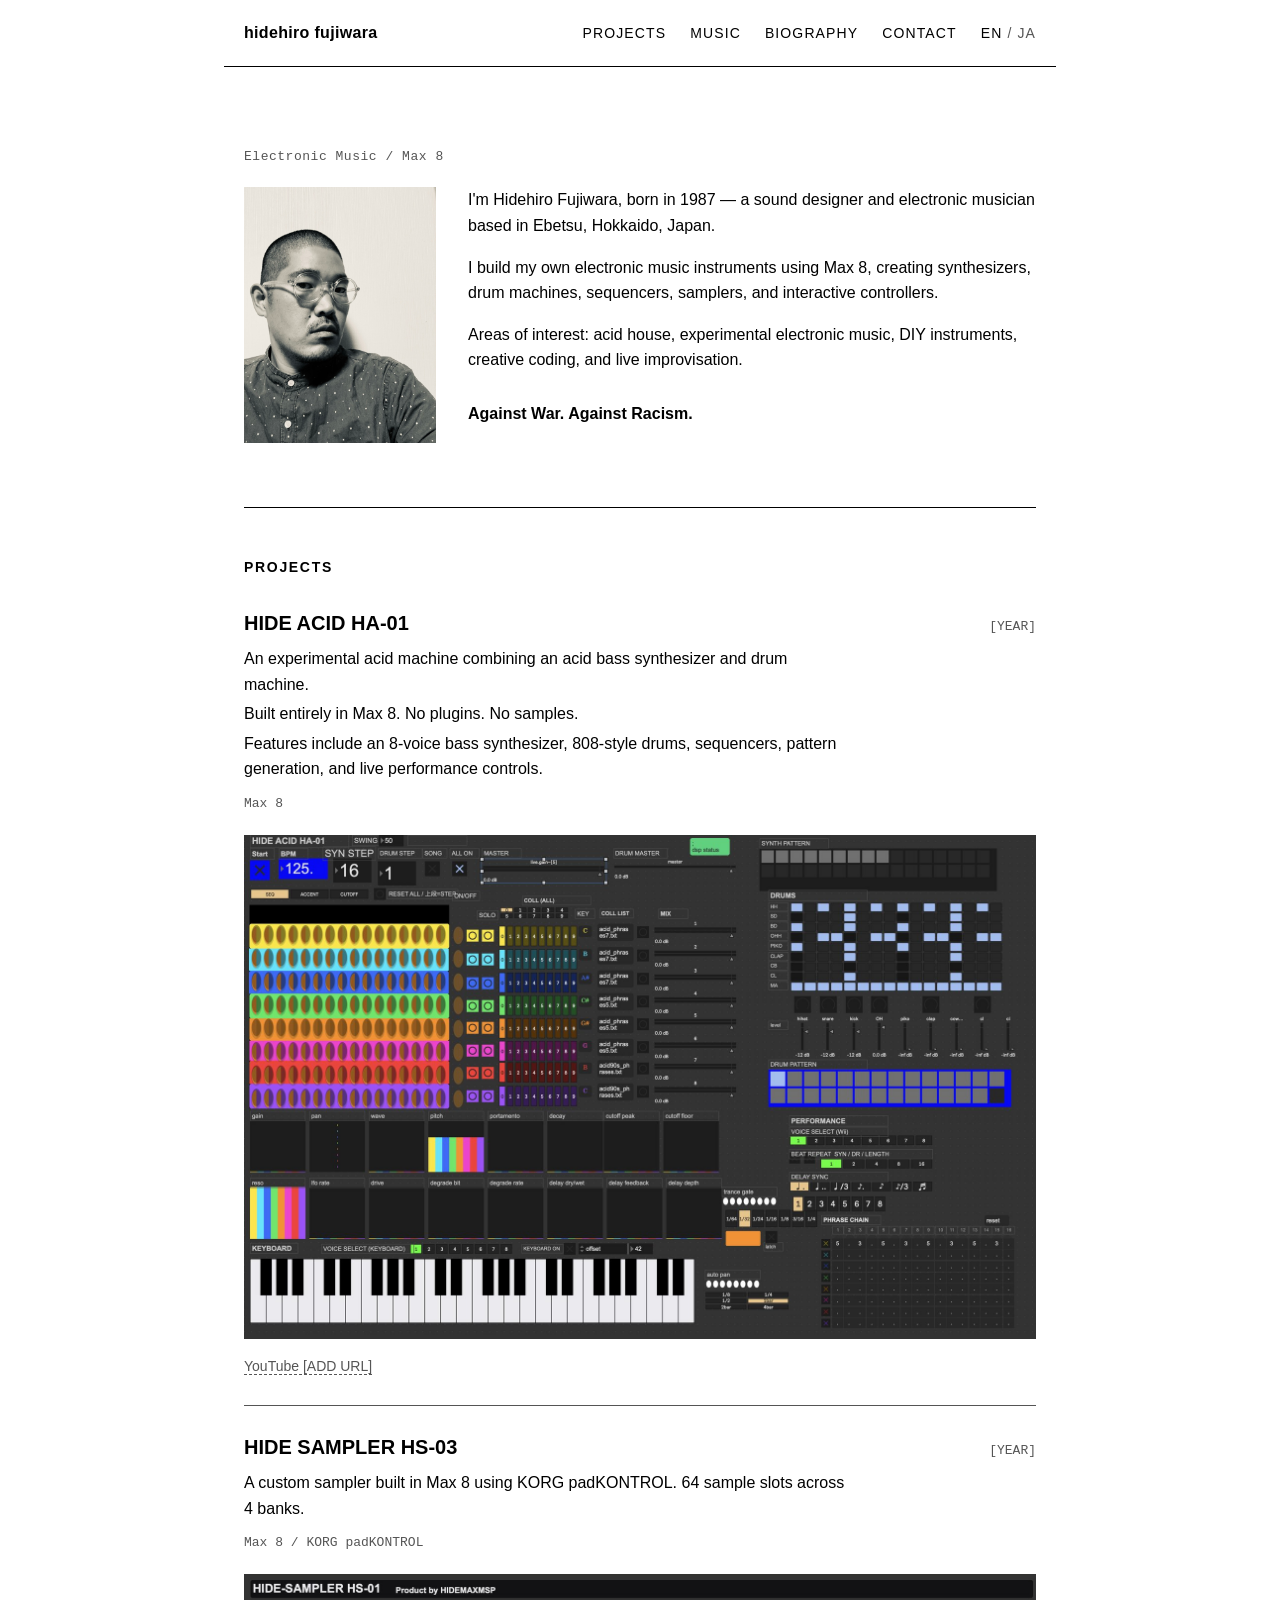
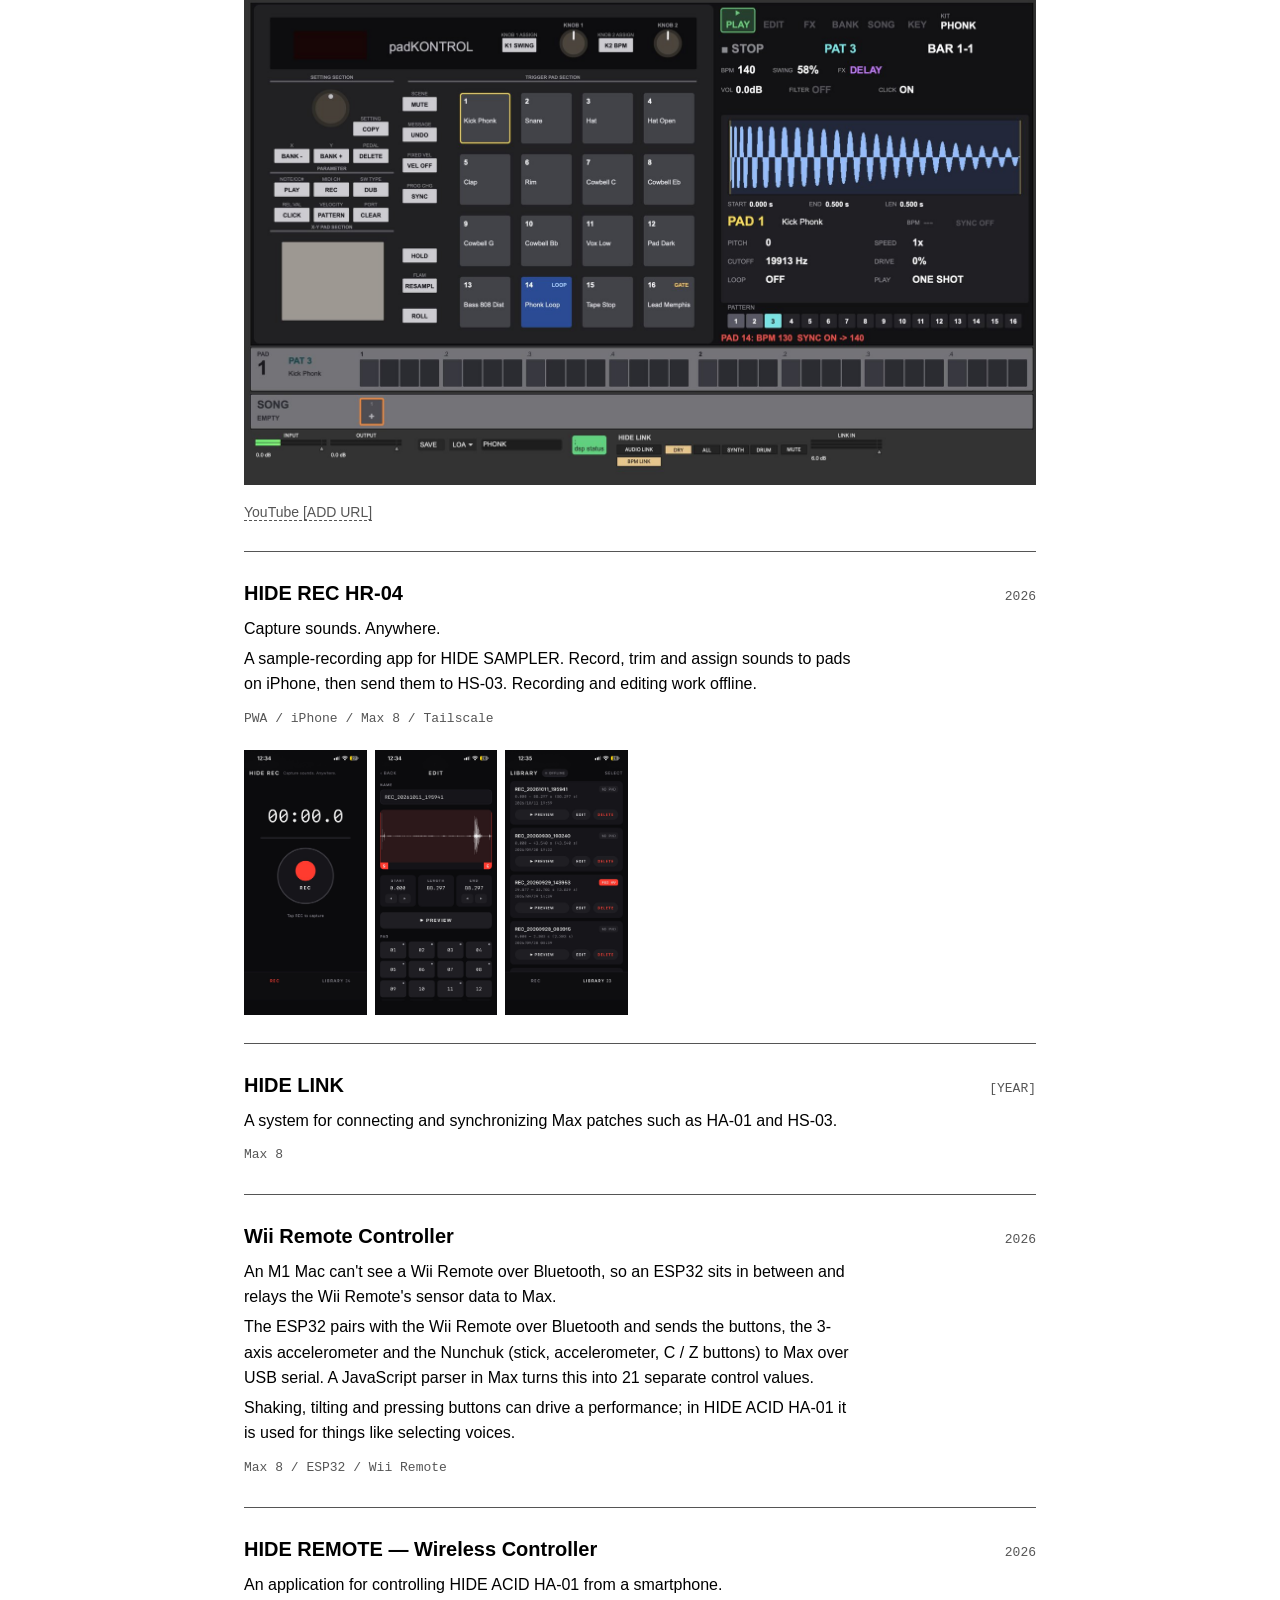
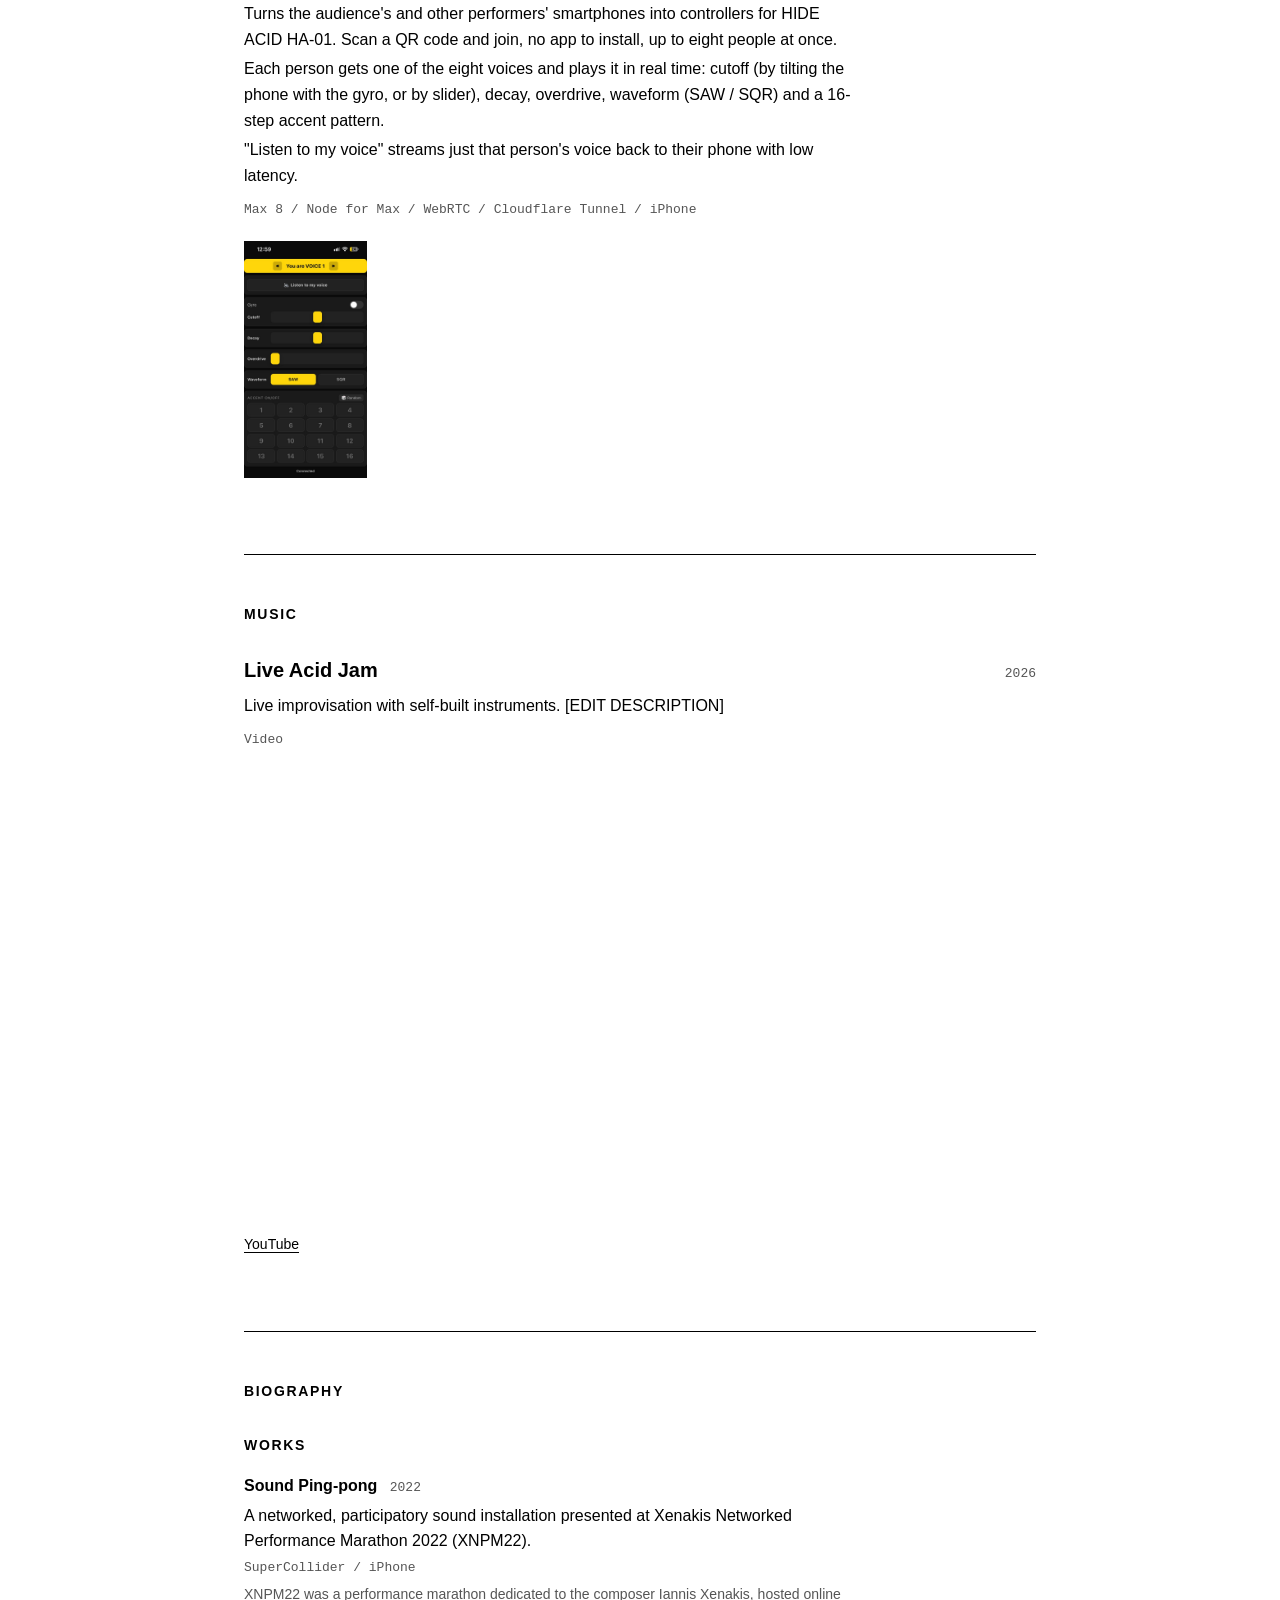
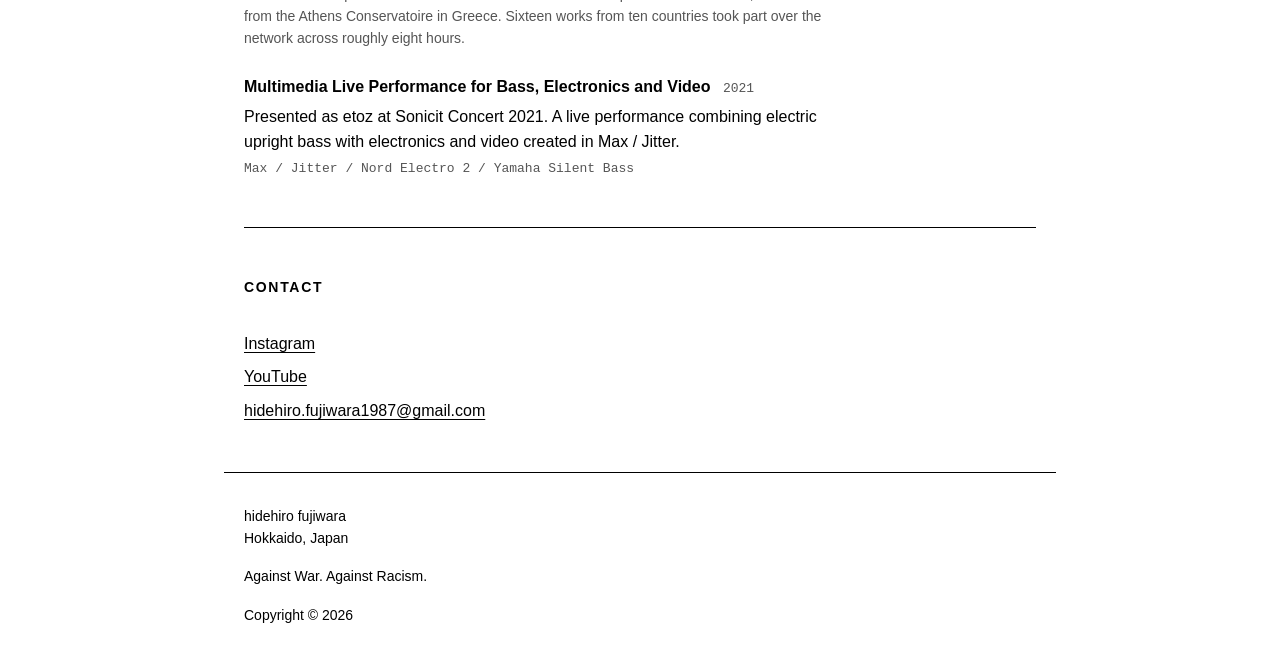
==== commit a903cd2b: "Move statement under the bio at the top Co-Authored-By: Claude Opus 5.5 <noreply@anthropic.com>" ====
--- a/index.html
+++ b/index.html
@@ -45,6 +45,7 @@
           <p>I'm Hidehiro Fujiwara, born in 1987 — a sound designer and electronic musician based in Ebetsu, Hokkaido, Japan.</p>
           <p>I build my own electronic music instruments using Max 8, creating synthesizers, drum machines, sequencers, samplers, and interactive controllers.</p>
           <p>Areas of interest: acid house, experimental electronic music, DIY instruments, creative coding, and live improvisation.</p>
+          <p class="statement">Against War. Against Racism.</p>
         </div>
       </div>
     </section>
@@ -228,8 +229,6 @@
           <p>Presented as etoz at Sonicit Concert 2021. A live performance combining electric upright bass with electronics and video created in Max / Jitter.</p>
           <p class="tech">Max / Jitter / Nord Electro 2 / Yamaha Silent Bass</p>
         </div>
-
-        <p class="statement">Against War. Against Racism.</p>
       </div>
     </section>
 
--- a/style.css
+++ b/style.css
@@ -203,6 +203,10 @@
 
 .intro-text p + p {
   margin-top: 1rem;
+}
+
+.intro-text .statement {
+  margin-top: 1.75rem;
 }
 
 /* Hidden from view, still read by screen readers and search engines */
@@ -481,6 +485,7 @@
 
 .statement {
   font-weight: 700;
+  margin-top: 2.5rem;
 }
 
 /* ---------- Contact ---------- */
